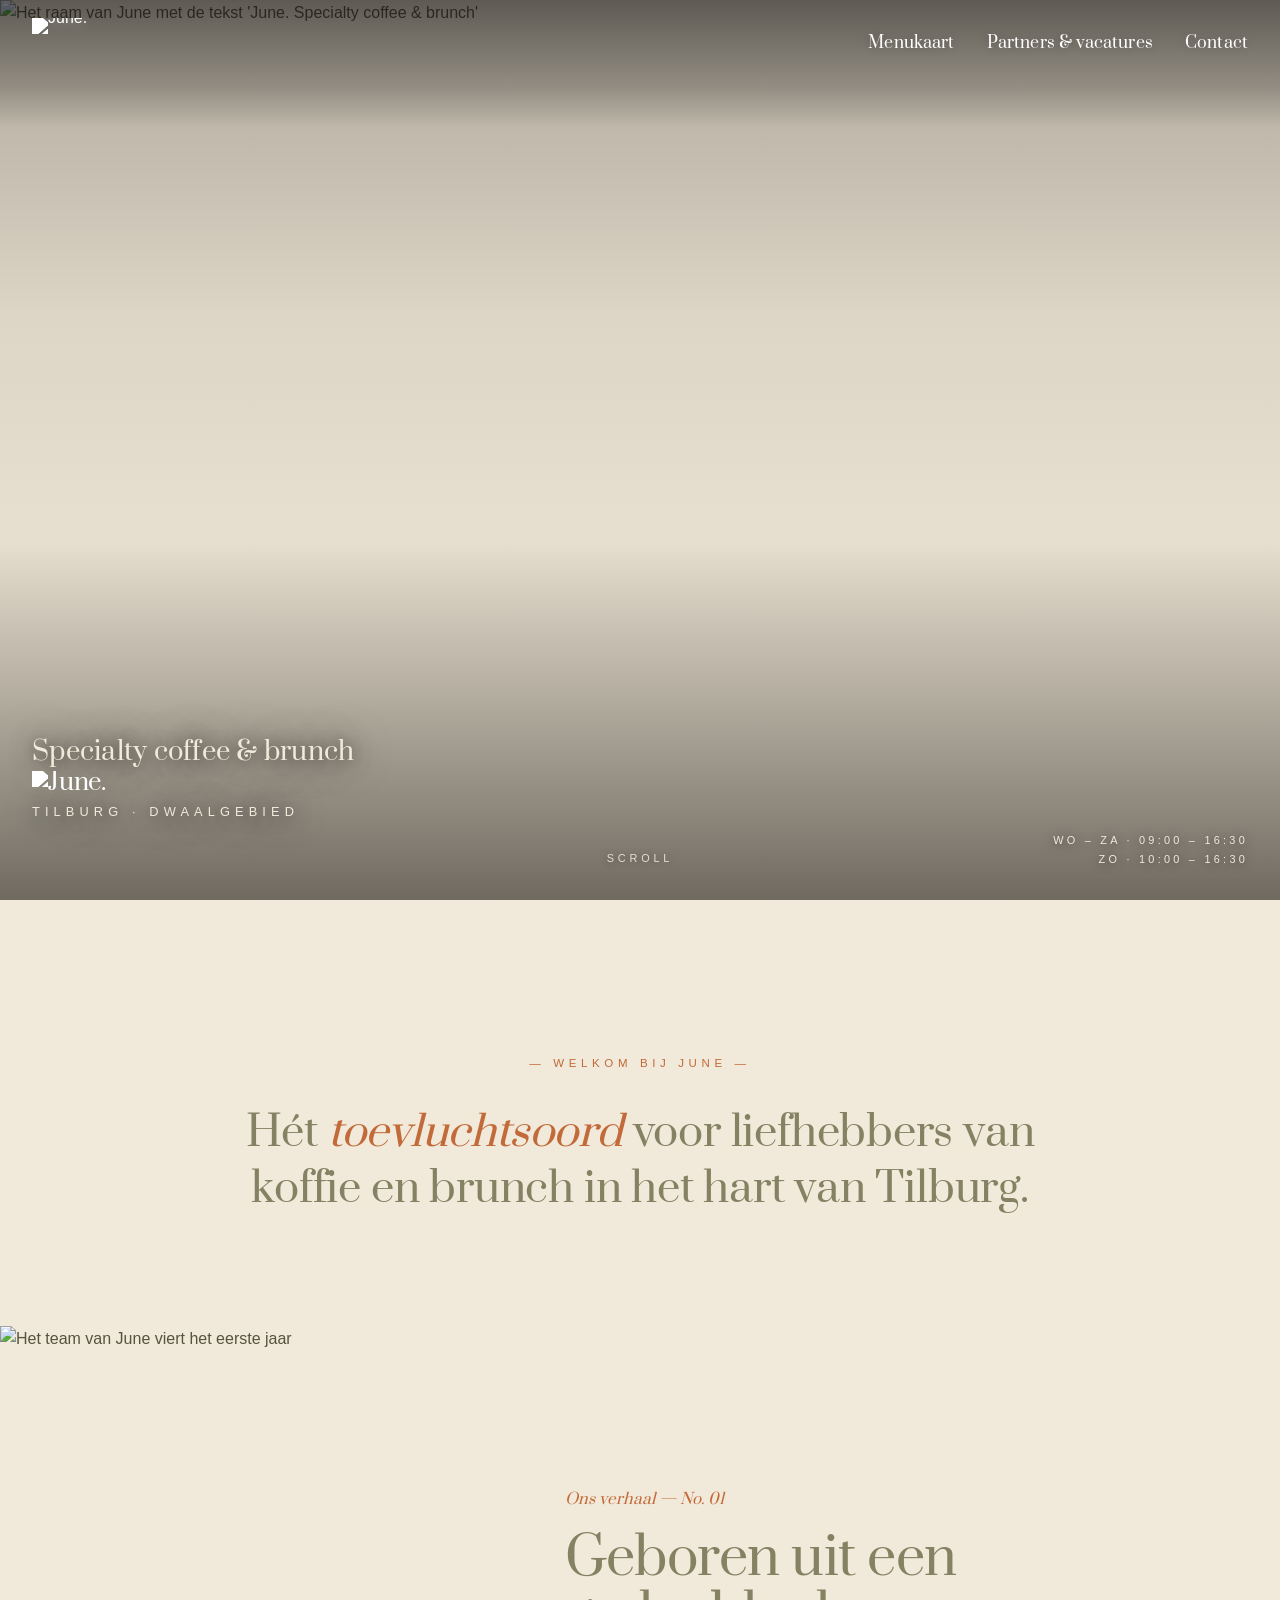
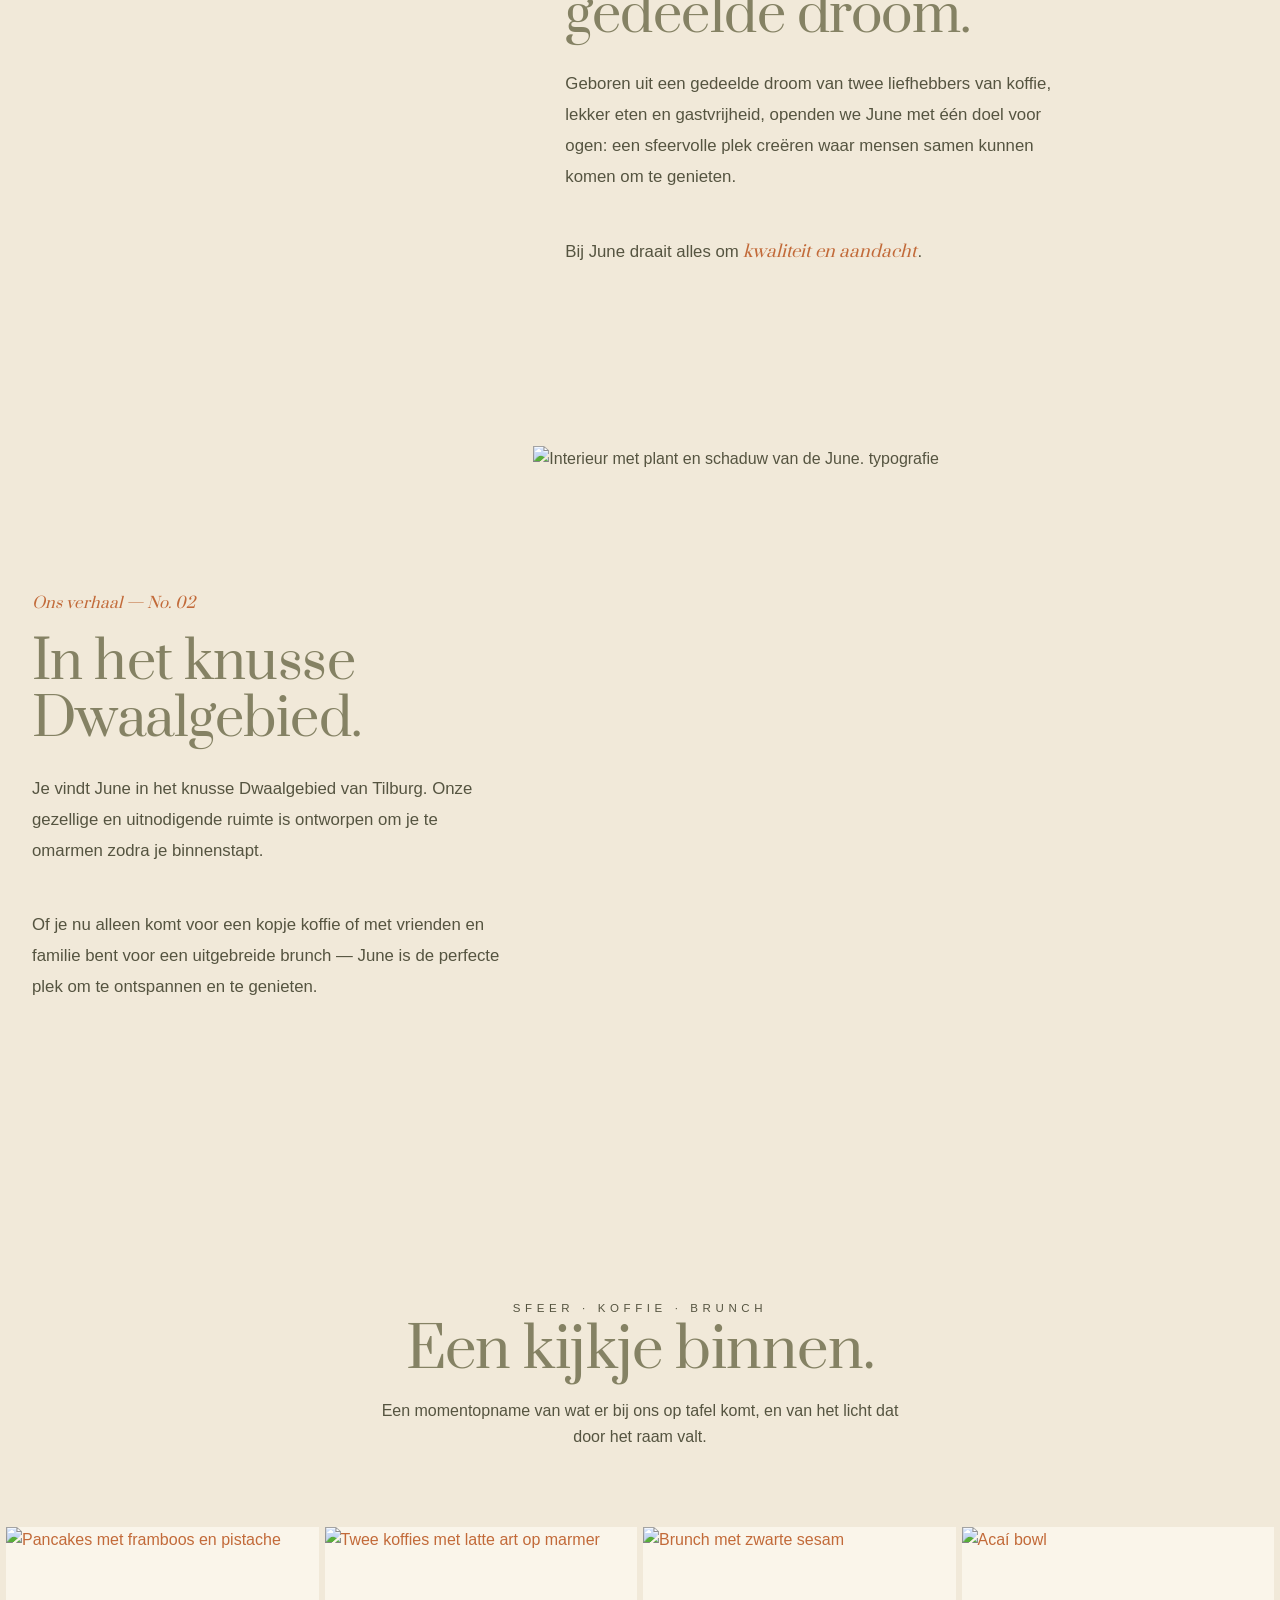
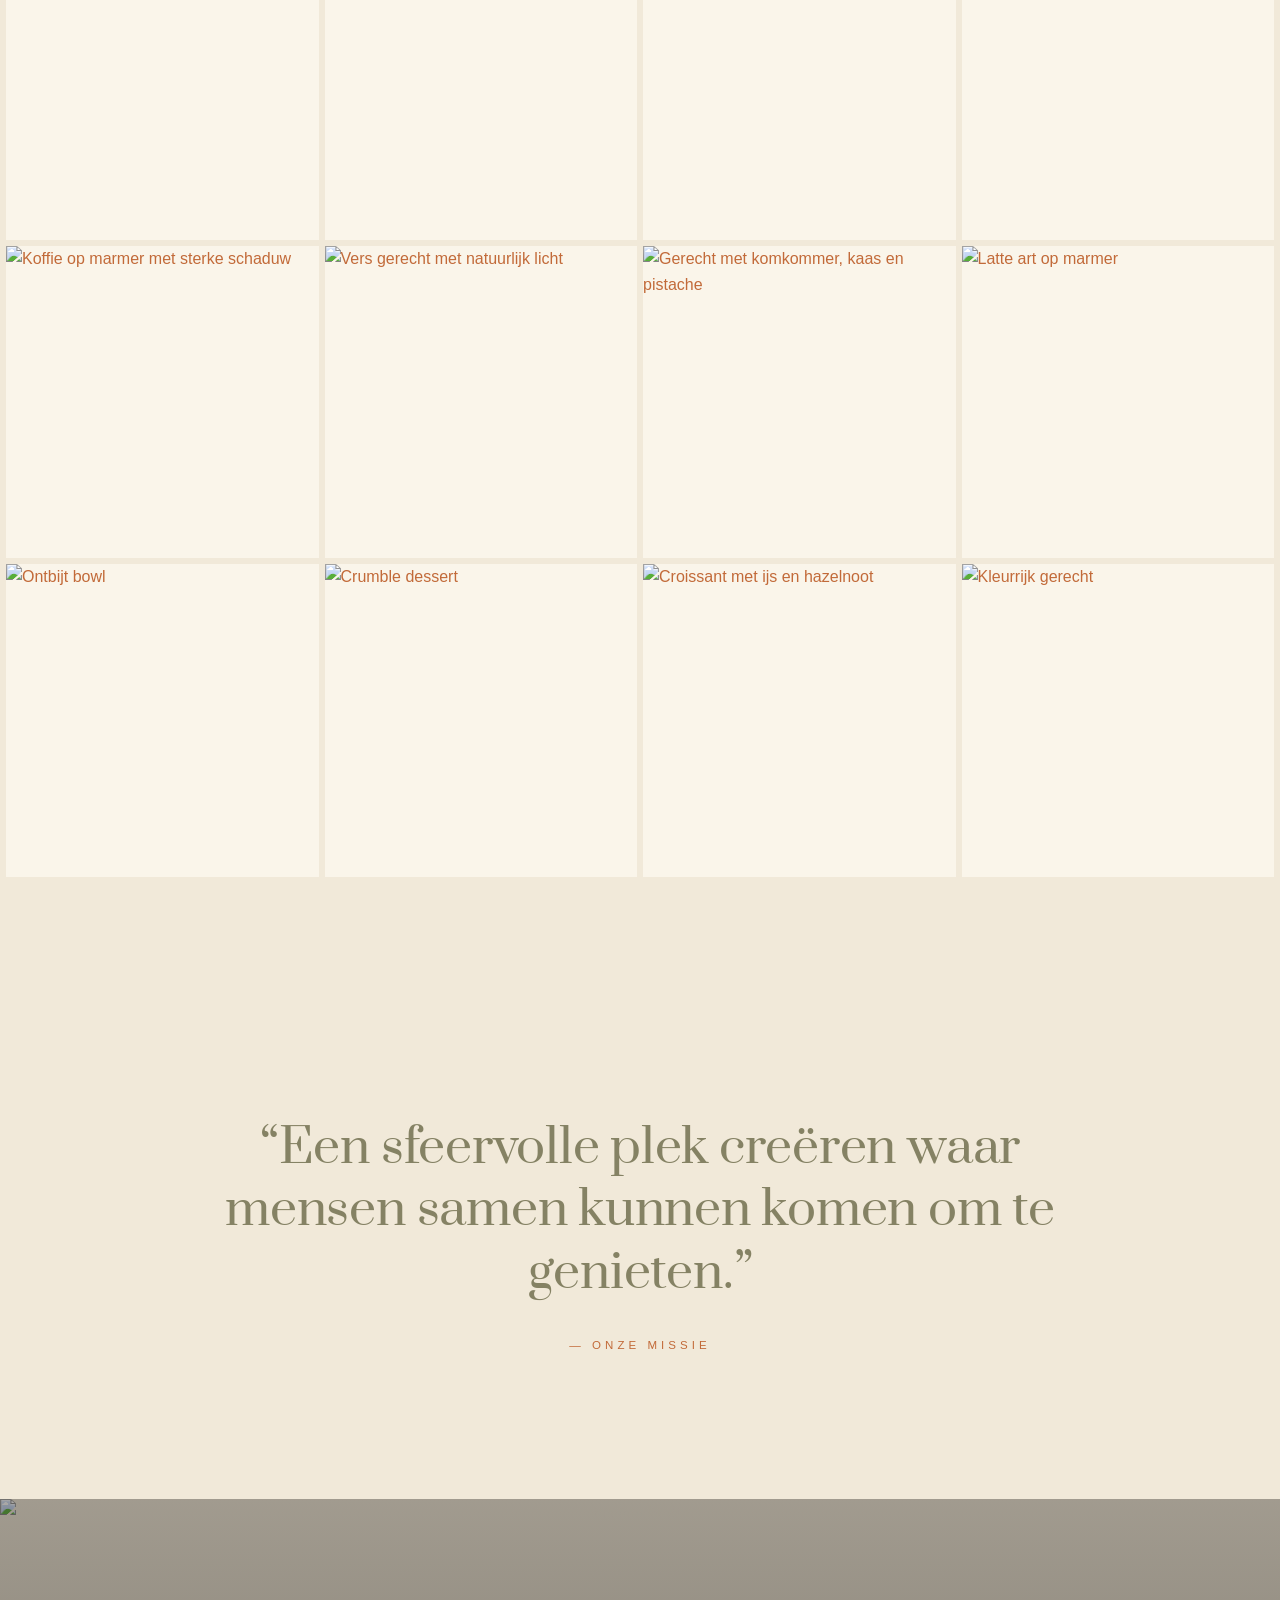
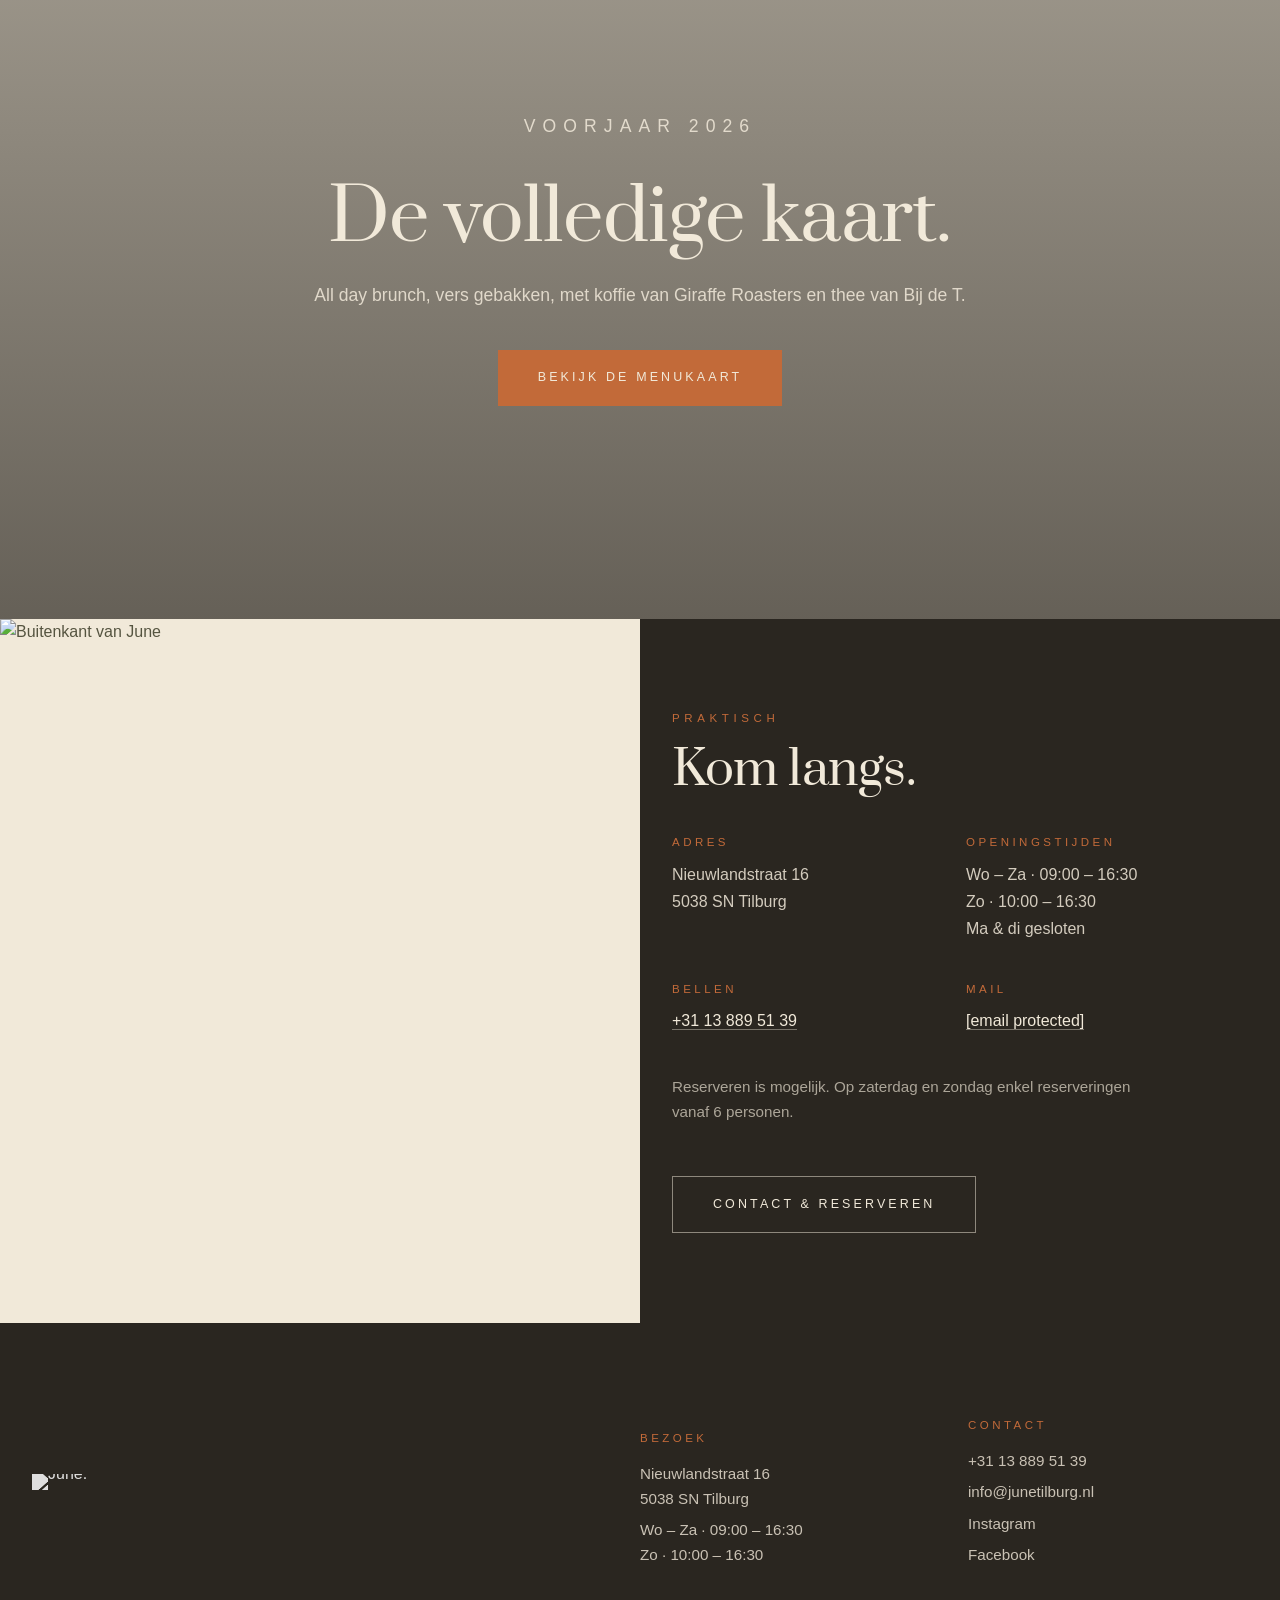
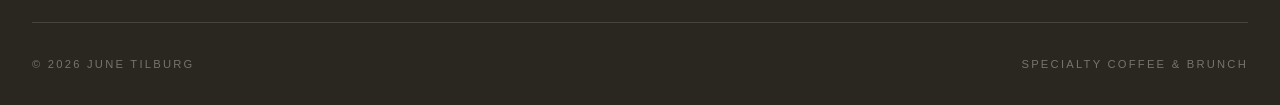
==== index.html @ ec3ae3ca "Add files via upload" ====
<!DOCTYPE html>
<html lang="nl">
<head>
<meta charset="UTF-8">
<meta name="viewport" content="width=device-width, initial-scale=1.0">
<title>June. — Specialty coffee &amp; brunch, Tilburg</title>
<meta name="description" content="Hét toevluchtsoord voor liefhebbers van koffie en brunch in het hart van Tilburg.">
<link rel="preconnect" href="https://fonts.googleapis.com">
<link rel="preconnect" href="https://fonts.gstatic.com" crossorigin>
<link href="https://fonts.googleapis.com/css2?family=Prata&display=swap" rel="stylesheet">
<link rel="stylesheet" href="styles/site.css">
<style>
  /* ----------- Home: full-screen hero ----------- */
  .home-hero {
    position: relative;
    height: 100vh;
    min-height: 600px;
    width: 100%;
    overflow: hidden;
  }
  .home-hero img {
    width: 100%; height: 100%;
    object-fit: cover;
    object-position: center 55%;
  }
  .home-hero::after {
    content: '';
    position: absolute; inset: 0;
    background: linear-gradient(180deg,
      rgba(42,38,32,0.35) 0%,
      rgba(42,38,32,0.10) 35%,
      rgba(42,38,32,0.05) 60%,
      rgba(42,38,32,0.65) 100%);
  }
  .home-hero__content {
    position: absolute;
    inset: 0;
    z-index: 2;
    display: flex;
    flex-direction: column;
    justify-content: flex-end;
    padding: 0 2rem 8vh;
    color: var(--bg);
  }
  .home-hero__eyebrow {
    font-size: .8rem;
    letter-spacing: 0.4em;
    text-transform: uppercase;
    margin-bottom: 0;
    opacity: 1;
    text-shadow: 0 1px 18px rgba(0,0,0,0.75), 0 0 40px rgba(0,0,0,0.5);
  }
  .home-hero__title {
    margin: -4vw 0 -5vw;
    line-height: 1;
  }
  .home-hero__title img {
    display: block;
    width: clamp(180px, 30vw, 460px);
    height: auto;
    filter: brightness(0) invert(1);
  }
  .home-hero__sub {
    margin-top: 0;
    font-family: 'Prata', Georgia, serif;
    font-size: clamp(1.1rem, 2vw, 1.6rem);
    color: var(--bg);
    opacity: 1;
    letter-spacing: 0.01em;
    text-shadow: 0 1px 18px rgba(0,0,0,0.75), 0 0 40px rgba(0,0,0,0.5);
  }
  .home-hero__meta {
    position: absolute;
    bottom: 2rem;
    right: 2rem;
    z-index: 3;
    font-size: .68rem;
    letter-spacing: 0.3em;
    text-transform: uppercase;
    color: var(--bg);
    opacity: 1;
    text-align: right;
    line-height: 1.7;
    text-shadow: 0 1px 10px rgba(0,0,0,0.5);
  }
  .scroll-cue {
    position: absolute;
    bottom: 2rem;
    left: 50%;
    transform: translateX(-50%);
    z-index: 3;
    font-size: .68rem;
    letter-spacing: 0.35em;
    text-transform: uppercase;
    color: var(--bg);
    opacity: .9;
    display: none;
    text-shadow: 0 1px 10px rgba(0,0,0,0.5);
  }
  @media (min-width: 880px) {
    .scroll-cue { display: block; }
    .home-hero__content { padding-bottom: 12vh; }
  }
  @media (max-width: 600px) {
    .home-hero__meta { display: none; }
  }

  /* ----------- Welkom (intro / over ons) ----------- */
  .welkom {
    padding: clamp(6rem, 12vw, 10rem) 2rem clamp(3rem, 6vw, 5rem);
    max-width: 900px;
    margin: 0 auto;
    text-align: center;
  }
  .welkom .quote {
    font-family: 'Prata', Georgia, serif;
    font-size: clamp(1.6rem, 3.5vw, 2.6rem);
    color: var(--accent);
    line-height: 1.35;
    margin: 0 0 2rem;
    letter-spacing: -0.005em;
  }
  .welkom .quote em { font-style: italic; color: var(--warm); }
  .welkom .signature {
    font-size: .72rem;
    letter-spacing: 0.4em;
    text-transform: uppercase;
    color: var(--warm);
  }

  /* ----------- Over ons — two stacked editorial blocks ----------- */
  .over {
    display: grid;
    grid-template-columns: 1fr;
    gap: 0;
    align-items: stretch;
    background: var(--bg);
  }
  @media (min-width: 900px) {
    .over { grid-template-columns: 5fr 7fr; min-height: 80vh; }
    .over--reverse > div:first-child { order: 2; }
  }
  .over__image { position: relative; overflow: hidden; min-height: 60vh; }
  .over__image img { width: 100%; height: 100%; object-fit: cover; }
  .over__text {
    padding: clamp(3rem, 7vw, 6rem) 2rem;
    display: flex;
    flex-direction: column;
    justify-content: center;
    max-width: 640px;
  }
  .over__text .num {
    font-family: 'Prata', Georgia, serif;
    font-style: italic;
    color: var(--warm);
    font-size: .95rem;
    margin-bottom: 1rem;
  }
  .over__text h2 {
    font-size: clamp(2rem, 4.5vw, 3.25rem);
    margin-bottom: 1.5rem;
  }
  .over__text p {
    font-size: 1.05rem;
    line-height: 1.85;
    max-width: 500px;
  }

  /* ----------- Gallery ----------- */
  .gallery-section {
    padding: clamp(5rem, 10vw, 8rem) 0 clamp(4rem, 8vw, 6rem);
  }
  .gallery-section__head {
    max-width: 900px;
    margin: 0 auto clamp(3rem, 6vw, 5rem);
    padding: 0 2rem;
    text-align: center;
  }
  .gallery-section__head .cat-label { display: inline-block; }
  .gallery-section__head h2 { font-size: clamp(2rem, 5vw, 3.5rem); margin-bottom: 1rem; }
  .gallery-section__head p { color: var(--text); max-width: 540px; margin: 0 auto; }

  .gallery-grid {
    display: grid;
    grid-auto-flow: dense;
    grid-template-columns: repeat(2, 1fr);
    gap: 4px;
    padding: 0 4px;
    max-width: 1600px;
    margin: 0 auto;
  }
  @media (min-width: 700px) {
    .gallery-grid { grid-template-columns: repeat(3, 1fr); gap: 6px; padding: 0 6px; }
  }
  @media (min-width: 1100px) {
    .gallery-grid { grid-template-columns: repeat(4, 1fr); }
  }
  .g-cell { position: relative; overflow: hidden; aspect-ratio: 1 / 1; background: var(--cream); }
  .g-cell img {
    width: 100%; height: 100%;
    object-fit: cover;
    transition: transform .9s ease;
  }
  .g-cell:hover img { transform: scale(1.04); }
  /* Span variants for visual rhythm */
  .g-cell.tall { aspect-ratio: 1 / 1.4; }
  .g-cell.wide { aspect-ratio: 1.4 / 1; }
  @media (min-width: 700px) {
    .g-cell.tall { grid-row: span 2; aspect-ratio: auto; }
    .g-cell.wide { grid-column: span 2; aspect-ratio: auto; }
  }

  /* ----------- Quote / pull ----------- */
  .pull-quote {
    padding: clamp(6rem, 12vw, 9rem) 2rem;
    text-align: center;
    background: var(--bg);
  }
  .pull-quote blockquote {
    max-width: 880px;
    margin: 0 auto;
    font-family: 'Prata', Georgia, serif;
    font-size: clamp(1.8rem, 4vw, 3rem);
    color: var(--accent);
    line-height: 1.3;
    letter-spacing: -0.005em;
  }
  .pull-quote cite {
    display: block;
    margin-top: 2rem;
    font-style: normal;
    font-family: Arial, Helvetica, sans-serif;
    font-size: .72rem;
    letter-spacing: 0.35em;
    text-transform: uppercase;
    color: var(--warm);
  }

  /* ----------- Bezoek (visit) info strip ----------- */
  .bezoek {
    display: grid;
    grid-template-columns: 1fr;
    gap: 0;
  }
  @media (min-width: 900px) {
    .bezoek { grid-template-columns: 1fr 1fr; min-height: 70vh; }
  }
  .bezoek__image { min-height: 50vh; position: relative; }
  .bezoek__image img { width: 100%; height: 100%; object-fit: cover; }
  .bezoek__info {
    background: var(--dark);
    color: var(--bg);
    padding: clamp(3rem, 7vw, 6rem) 2rem;
    display: flex;
    flex-direction: column;
    justify-content: center;
  }
  .bezoek__info .cat-label { color: var(--warm); }
  .bezoek__info h2 { color: var(--bg); font-size: clamp(2rem, 4.5vw, 3rem); margin-bottom: 2.5rem; }
  .bezoek__grid {
    display: grid;
    grid-template-columns: 1fr;
    gap: 2rem;
    max-width: 540px;
  }
  @media (min-width: 600px) {
    .bezoek__grid { grid-template-columns: 1fr 1fr; gap: 2.5rem 3rem; }
  }
  .bezoek__grid h4 {
    color: var(--warm);
    font-family: Arial, sans-serif;
    font-size: .72rem;
    letter-spacing: 0.3em;
    text-transform: uppercase;
    margin-bottom: .75rem;
  }
  .bezoek__grid p {
    color: rgba(241, 233, 217, 0.85);
    font-size: 1rem;
    margin: 0;
    line-height: 1.7;
  }
  .bezoek__grid p a { color: var(--bg); border-bottom: 1px solid rgba(241,233,217,0.4); }
  .bezoek__grid p a:hover { color: var(--warm); border-bottom-color: var(--warm); }

  /* ----------- Menu tease ----------- */
  .menu-tease {
    position: relative;
    min-height: 80vh;
    display: flex;
    align-items: center;
    justify-content: center;
    text-align: center;
    color: var(--bg);
    overflow: hidden;
    padding: clamp(5rem, 10vw, 8rem) 2rem;
  }
  .menu-tease__bg {
    position: absolute; inset: 0;
    z-index: 0;
  }
  .menu-tease__bg img {
    width: 100%; height: 100%; object-fit: cover;
  }
  .menu-tease::after {
    content: '';
    position: absolute; inset: 0;
    background: linear-gradient(180deg, rgba(42,38,32,0.4) 0%, rgba(42,38,32,0.7) 100%);
    z-index: 1;
  }
  .menu-tease__content {
    position: relative; z-index: 2;
    max-width: 700px;
  }
  .menu-tease__eyebrow {
    font-size: .72rem;
    letter-spacing: 0.4em;
    text-transform: uppercase;
    color: var(--warm);
    margin-bottom: 1.5rem;
  }
  .menu-tease h2 {
    font-size: clamp(2.5rem, 6vw, 4.5rem);
    color: var(--bg);
    margin-bottom: 1.5rem;
    line-height: 1.05;
  }
  .menu-tease p {
    color: rgba(241, 233, 217, 0.85);
    font-size: 1.1rem;
    margin-bottom: 2.5rem;
  }
</style>
</head>
<body>

<div id="site-header-slot"></div>

<main>

  <!-- ================== HERO ================== -->
  <section class="home-hero">
    <img src="assets/photos/exterior-window.jpg" alt="Het raam van June met de tekst 'June. Specialty coffee & brunch'">
    <div class="home-hero__content">
      <p class="home-hero__eyebrow">Tilburg · Dwaalgebied</p>
      <h1 class="home-hero__title"><img src="assets/logo/june_logo_transparent.png" alt="June."></h1>
      <p class="home-hero__sub">Specialty coffee &amp; brunch</p>
    </div>
    <div class="home-hero__meta">
      Wo – Za · 09:00 – 16:30<br>
      Zo · 10:00 – 16:30
    </div>
    <div class="scroll-cue">Scroll</div>
  </section>

  <!-- ================== WELKOM ================== -->
  <section class="welkom reveal">
    <p class="signature">— Welkom bij June —</p>
    <p class="quote" style="margin-top:2rem;">
      Hét <em>toevluchtsoord</em> voor liefhebbers van koffie en brunch in het hart van Tilburg.
    </p>
  </section>

  <!-- ================== OVER ONS 1 ================== -->
  <section class="over reveal">
    <div class="over__image">
      <img src="assets/photos/team-anniversary.jpg" alt="Het team van June viert het eerste jaar">
    </div>
    <div class="over__text">
      <p class="num"><em>Ons verhaal — No. 01</em></p>
      <h2>Geboren uit een gedeelde droom.</h2>
      <p>
        Geboren uit een gedeelde droom van twee liefhebbers van koffie, lekker eten
        en gastvrijheid, openden we June met één doel voor ogen: een sfeervolle
        plek creëren waar mensen samen kunnen komen om te genieten.
      </p>
      <p style="margin-top:1.5rem;">
        Bij June draait alles om <em style="color:var(--warm); font-family:'Prata',serif; font-style:italic;">kwaliteit en aandacht</em>.
      </p>
    </div>
  </section>

  <!-- ================== OVER ONS 2 ================== -->
  <section class="over over--reverse reveal">
    <div class="over__image">
      <img src="assets/photos/interior-plant.jpg" alt="Interieur met plant en schaduw van de June. typografie">
    </div>
    <div class="over__text" style="margin-left:auto;">
      <p class="num"><em>Ons verhaal — No. 02</em></p>
      <h2>In het knusse Dwaalgebied.</h2>
      <p>
        Je vindt June in het knusse Dwaalgebied van Tilburg. Onze gezellige en
        uitnodigende ruimte is ontworpen om je te omarmen zodra je binnenstapt.
      </p>
      <p style="margin-top:1.5rem;">
        Of je nu alleen komt voor een kopje koffie of met vrienden en familie
        bent voor een uitgebreide brunch — June is de perfecte plek om te
        ontspannen en te genieten.
      </p>
    </div>
  </section>

  <!-- ================== GALLERY ================== -->
  <section class="gallery-section reveal">
    <div class="gallery-section__head">
      <p class="cat-label">Sfeer · Koffie · Brunch</p>
      <h2>Een kijkje binnen.</h2>
      <p>Een momentopname van wat er bij ons op tafel komt, en van het licht dat door het raam valt.</p>
    </div>
    <div class="gallery-grid">
      <a class="g-cell" href="menu.html"><img src="assets/photos/pancakes.jpg" alt="Pancakes met framboos en pistache"></a>
      <a class="g-cell" href="menu.html"><img src="assets/photos/coffees-marble.jpg" alt="Twee koffies met latte art op marmer"></a>
      <a class="g-cell" href="menu.html"><img src="assets/photos/brunch-sesame.jpg" alt="Brunch met zwarte sesam"></a>
      <a class="g-cell" href="menu.html"><img src="assets/photos/acai-bowl.jpg" alt="Acaí bowl"></a>
      <a class="g-cell" href="menu.html"><img src="assets/photos/coffee-shadow.jpg" alt="Koffie op marmer met sterke schaduw"></a>
      <a class="g-cell" href="menu.html"><img src="assets/photos/fresh-meal.jpg" alt="Vers gerecht met natuurlijk licht"></a>
      <a class="g-cell" href="menu.html"><img src="assets/photos/cucumber-cheese.jpg" alt="Gerecht met komkommer, kaas en pistache"></a>
      <a class="g-cell" href="menu.html"><img src="assets/photos/latte-art-marble.jpg" alt="Latte art op marmer"></a>
      <a class="g-cell" href="menu.html"><img src="assets/photos/breakfast-bowl.jpg" alt="Ontbijt bowl"></a>
      <a class="g-cell" href="menu.html"><img src="assets/photos/crumble-dessert.jpg" alt="Crumble dessert"></a>
      <a class="g-cell" href="menu.html"><img src="assets/photos/croissant-icecream.jpg" alt="Croissant met ijs en hazelnoot"></a>
      <a class="g-cell" href="menu.html"><img src="assets/photos/colorful-plate.jpg" alt="Kleurrijk gerecht"></a>
    </div>
  </section>

  <!-- ================== PULL QUOTE ================== -->
  <section class="pull-quote reveal">
    <blockquote>
      “Een sfeervolle plek creëren waar mensen samen kunnen komen om te genieten.”
    </blockquote>
    <cite>— Onze missie</cite>
  </section>

  <!-- ================== MENU TEASE ================== -->
  <a href="menu.html" style="text-decoration:none; color:inherit; display:block;">
  <section class="menu-tease">
    <div class="menu-tease__bg">
      <img src="assets/photos/brunch-fresh.jpg" alt="Brunch bij June">
    </div>
    <div class="menu-tease__content">
      <p class="menu-tease__eyebrow">Voorjaar 2026</p>
      <h2>De volledige kaart.</h2>
      <p>All day brunch, vers gebakken, met koffie van Giraffe Roasters en thee van Bij de T.</p>
      <span class="btn">Bekijk de menukaart</span>
    </div>
  </section>
  </a>

  <!-- ================== BEZOEK ================== -->
  <section class="bezoek reveal">
    <div class="bezoek__image">
      <img src="assets/photos/exterior-winter.jpg" alt="Buitenkant van June">
    </div>
    <div class="bezoek__info">
      <p class="cat-label">Praktisch</p>
      <h2>Kom langs.</h2>
      <div class="bezoek__grid">
        <div>
          <h4>Adres</h4>
          <p>Nieuwlandstraat 16<br>5038 SN Tilburg</p>
        </div>
        <div>
          <h4>Openingstijden</h4>
          <p>Wo – Za · 09:00 – 16:30<br>Zo · 10:00 – 16:30<br>Ma &amp; di gesloten</p>
        </div>
        <div>
          <h4>Bellen</h4>
          <p><a href="tel:+31138895139">+31 13 889 51 39</a></p>
        </div>
        <div>
          <h4>Mail</h4>
          <p><a href="/cdn-cgi/l/email-protection#1a73747c755a706f747f6e7376786f687d347476"><span class="__cf_email__" data-cfemail="6f060109002f051a010a1b06030d1a1d08410103">[email&#160;protected]</span></a></p>
        </div>
      </div>
      <p style="margin-top:2.5rem; color: rgba(241,233,217,0.65); font-size:.95rem; max-width:480px;">
        Reserveren is mogelijk. Op zaterdag en zondag enkel reserveringen vanaf 6 personen.
      </p>
      <div style="margin-top:2rem;">
        <a class="btn btn--ghost-light" href="contact.html">Contact &amp; reserveren</a>
      </div>
    </div>
  </section>

</main>

<div id="site-footer-slot"></div>

<script data-cfasync="false" src="/cdn-cgi/scripts/5c5dd728/cloudflare-static/email-decode.min.js"></script><script src="styles/chrome.js"></script>
<script>JuneChrome.render({ active: 'home' });</script>
<script src="styles/site.js"></script>
</body>
</html>
---- styles/site.css ----
/* ==========================================================================
   June Tilburg — Site CSS
   Shared across all pages (index, menu, partners, contact)
   ========================================================================== */

:root {
  --bg:          #F1E9D9;   /* sand — page canvas */
  --text:        #555440;   /* ink — body */
  --accent:      #858264;   /* olive — headings, nav, logo */
  --warm:        #C26A39;   /* rust — CTA, accent */
  --warm-deep:   #8E441E;   /* rust hover */
  --dark:        #2A2620;   /* near-black — inverse sections, footer */
  --cream:       #FAF5EA;   /* subtle elevation */
}

*, *::before, *::after { box-sizing: border-box; }
html { scroll-behavior: smooth; }
body {
  margin: 0;
  font-family: Arial, Helvetica, sans-serif;
  background: var(--bg);
  color: var(--text);
  line-height: 1.65;
  font-size: 16px;
  -webkit-font-smoothing: antialiased;
  overflow-x: hidden;
}
img { max-width: 100%; display: block; object-fit: cover; }
h1, h2, h3, h4 {
  font-family: 'Prata', Georgia, serif;
  font-weight: 400;
  color: var(--accent);
  line-height: 1.1;
  margin: 0 0 1rem;
  letter-spacing: -0.01em;
}
p { margin: 0 0 1.2rem; }
a {
  color: var(--warm);
  text-decoration: none;
  transition: opacity .2s ease, color .2s ease;
}
a:hover { opacity: .7; }

::selection { background: var(--accent); color: var(--bg); }

/* ==========================================================================
   Site header
   ========================================================================== */

.site-header {
  position: fixed;
  top: 0; left: 0; right: 0;
  z-index: 100;
  background: transparent;
  border-bottom: 1px solid transparent;
  transition: background .3s ease, border-color .3s ease, color .3s ease;
}
.site-header::before {
  content: '';
  position: absolute;
  inset: 0;
  bottom: -40px;
  background: linear-gradient(180deg, rgba(0,0,0,0.45) 0%, rgba(0,0,0,0.20) 70%, rgba(0,0,0,0) 100%);
  pointer-events: none;
  transition: opacity .3s ease;
}
.site-header__inner {
  position: relative;
  z-index: 1;
  max-width: 1400px;
  margin: 0 auto;
  padding: 1rem 2rem;
  display: flex;
  align-items: center;
  justify-content: space-between;
  gap: 2rem;
}
.site-header.is-scrolled::before,
.has-solid-header .site-header::before { opacity: 0; }

.site-header.is-scrolled,
.has-solid-header .site-header {
  background: rgba(241, 233, 217, 0.92);
  border-bottom-color: rgba(133, 130, 100, 0.18);
  -webkit-backdrop-filter: saturate(140%) blur(8px);
  backdrop-filter: saturate(140%) blur(8px);
}

/* Pages without a hero: push content below the fixed header */
.has-solid-header { padding-top: 88px; }
@media (min-width: 880px) { .has-solid-header { padding-top: 96px; } }

/* Over-hero state (index, before scroll): white text */
.site-header:not(.is-scrolled) .site-header__logo,
.site-header:not(.is-scrolled) .site-nav a,
.site-header:not(.is-scrolled) .site-header__burger {
  color: #fff;
  text-shadow: 0 1px 12px rgba(0,0,0,0.35);
}
.has-solid-header .site-header .site-header__logo,
.has-solid-header .site-header .site-nav a,
.has-solid-header .site-header .site-header__burger,
.site-header.is-scrolled .site-header__logo,
.site-header.is-scrolled .site-nav a,
.site-header.is-scrolled .site-header__burger {
  color: var(--accent);
  text-shadow: none;
}

.site-header__logo {
  display: inline-flex;
  align-items: center;
  color: var(--accent);
  line-height: 0;
  flex-shrink: 0;
}
.site-header__logo:hover { opacity: 1; color: var(--warm); }
.site-header__logo-svg {
  height: 44px;
  width: auto;
  display: block;
  transition: filter .25s ease;
}
.site-header:not(.is-scrolled) .site-header__logo-svg {
  filter: brightness(0) invert(1);
}
.has-solid-header .site-header .site-header__logo-svg,
.site-header.is-scrolled .site-header__logo-svg {
  filter: none;
}

.site-nav { display: none; }
.site-nav ul {
  list-style: none;
  margin: 0;
  padding: 0;
  display: flex;
  gap: 2rem;
  align-items: center;
}
.site-nav a {
  font-family: 'Prata', Georgia, serif;
  font-size: 1rem;
  color: var(--accent);
  letter-spacing: 0.01em;
  padding: .5rem 0;
  border-bottom: 1px solid transparent;
  transition: color .2s ease, border-color .2s ease;
}
.site-nav a:hover { color: var(--warm); opacity: 1; }
.site-nav a[aria-current="page"] {
  color: var(--warm);
  border-bottom-color: var(--warm);
}

.site-header__burger {
  background: none;
  border: none;
  padding: .5rem;
  margin: -.5rem;
  cursor: pointer;
  display: inline-flex;
  flex-direction: column;
  gap: 5px;
  color: var(--accent);
}
.site-header__burger span {
  display: block;
  width: 24px;
  height: 1.5px;
  background: currentColor;
  transition: transform .25s ease, opacity .2s ease;
}

@media (min-width: 880px) {
  .site-nav { display: block; }
  .site-header__burger { display: none; }
  .site-header__logo-svg { height: 52px; }
  .site-header__inner { padding: 1.1rem 2rem; }
}

/* Mobile fullscreen menu */
.fullscreen-menu {
  position: fixed;
  inset: 0;
  background: var(--dark);
  color: var(--bg);
  z-index: 200;
  display: none;
  flex-direction: column;
  justify-content: center;
  align-items: center;
  padding: 2rem;
}
.fullscreen-menu.open { display: flex; }
.fullscreen-menu .close {
  position: absolute;
  top: 1.5rem;
  right: 2rem;
  background: none;
  border: none;
  color: var(--bg);
  font-size: 2rem;
  cursor: pointer;
  line-height: 1;
}
.fullscreen-menu ul { list-style: none; padding: 0; margin: 0; text-align: center; }
.fullscreen-menu li { margin: 1rem 0; }
.fullscreen-menu a {
  font-family: 'Prata', Georgia, serif;
  font-size: clamp(2rem, 7vw, 3.5rem);
  color: var(--bg);
  letter-spacing: -0.02em;
}
.fullscreen-menu a:hover { color: var(--warm); opacity: 1; }
.fullscreen-menu .fsm-footer {
  position: absolute;
  bottom: 2rem;
  left: 2rem; right: 2rem;
  display: flex;
  justify-content: space-between;
  flex-wrap: wrap;
  gap: 1rem;
  font-size: .72rem;
  letter-spacing: 0.25em;
  text-transform: uppercase;
  color: rgba(241, 233, 217, 0.5);
}

/* ==========================================================================
   Image hero (used on inner pages)
   ========================================================================== */

.image-hero {
  position: relative;
  height: 60vh;
  min-height: 400px;
  width: 100%;
  overflow: hidden;
}
.image-hero img { width: 100%; height: 100%; object-fit: cover; }
.image-hero::after {
  content: '';
  position: absolute;
  inset: 0;
  background: linear-gradient(180deg, rgba(42,38,32,0.3) 0%, rgba(42,38,32,0) 50%, rgba(42,38,32,0.6) 100%);
}
.image-hero-text {
  position: absolute;
  bottom: 5vh;
  left: 2rem;
  right: 2rem;
  z-index: 2;
  color: var(--bg);
}
.image-hero-text .small {
  font-size: .72rem;
  letter-spacing: 0.4em;
  text-transform: uppercase;
  margin-bottom: 1rem;
  opacity: .85;
}
.image-hero-text h1 {
  font-family: 'Prata', Georgia, serif;
  font-size: clamp(3rem, 9vw, 6.5rem);
  color: var(--bg);
  margin: 0;
  letter-spacing: -0.02em;
  line-height: 1;
}

/* ==========================================================================
   Editorial section primitives
   ========================================================================== */

.section {
  padding: clamp(4rem, 8vw, 7rem) 2rem;
  max-width: 1200px;
  margin: 0 auto;
}
.section--narrow { max-width: 800px; }
.section--wide   { max-width: 1400px; }
.section--full   { max-width: none; padding-left: 0; padding-right: 0; }
.section.dark { background: var(--dark); color: var(--bg); max-width: none; }
.section.dark .section__inner { max-width: 1200px; margin: 0 auto; padding: 0 2rem; }
.section.dark h1, .section.dark h2, .section.dark h3 { color: var(--bg); }

.cat-label {
  font-size: .72rem;
  letter-spacing: 0.4em;
  text-transform: uppercase;
  color: var(--warm);
  margin-bottom: 1rem;
}
.cat-heading {
  font-size: clamp(2rem, 5vw, 3.5rem);
  margin-bottom: 2rem;
}
.lede {
  font-size: clamp(1.05rem, 1.4vw, 1.25rem);
  line-height: 1.75;
  max-width: 580px;
}

/* Feature pair: 50/50 image + text */
.feature-dish {
  display: grid;
  grid-template-columns: 1fr;
  gap: 0;
  min-height: 70vh;
}
@media (min-width: 900px) { .feature-dish { grid-template-columns: 1fr 1fr; } }
.feature-dish.reverse > div:first-child { order: 2; }
@media (max-width: 899px) { .feature-dish.reverse > div:first-child { order: 0; } }
.feature-dish img { width: 100%; height: 100%; min-height: 50vh; object-fit: cover; }
.feature-dish .text {
  padding: clamp(3rem, 7vw, 6rem) 2rem;
  display: flex;
  flex-direction: column;
  justify-content: center;
  background: var(--bg);
}
.feature-dish .text .num {
  font-family: 'Prata', Georgia, serif;
  font-style: italic;
  color: var(--warm);
  font-size: 1rem;
  margin-bottom: 1rem;
}
.feature-dish .text h3 {
  font-size: clamp(1.8rem, 4vw, 3rem);
  margin-bottom: .5rem;
}
.feature-dish .text .price-large {
  font-family: 'Prata', Georgia, serif;
  color: var(--warm);
  font-size: 1.5rem;
  margin-bottom: 1.5rem;
}
.feature-dish .text .desc-large {
  font-size: 1.05rem;
  max-width: 450px;
}

/* Dark CTA block */
.dark-cta {
  background: var(--dark);
  color: var(--bg);
  padding: clamp(5rem, 10vw, 8rem) 2rem;
  text-align: center;
}
.dark-cta .container { max-width: 800px; margin: 0 auto; }
.dark-cta .eyebrow {
  font-size: .72rem;
  letter-spacing: 0.35em;
  text-transform: uppercase;
  color: var(--warm);
  margin-bottom: 1.5rem;
}
.dark-cta h2 {
  font-size: clamp(2.5rem, 6vw, 4.5rem);
  color: var(--bg);
  margin-bottom: 1.5rem;
  line-height: 1.1;
}
.dark-cta p {
  color: rgba(241, 233, 217, 0.75);
  font-size: 1.1rem;
  max-width: 550px;
  margin: 0 auto 2.5rem;
}

/* Button */
.btn {
  display: inline-block;
  background: var(--warm);
  color: var(--bg);
  padding: 1.1rem 2.5rem;
  font-size: .78rem;
  letter-spacing: 0.25em;
  text-transform: uppercase;
  font-family: Arial, Helvetica, sans-serif;
  transition: background .25s ease;
  border: none;
  cursor: pointer;
}
.btn:hover { background: var(--warm-deep); opacity: 1; color: var(--bg); }
.btn--ghost {
  background: transparent;
  color: var(--accent);
  border: 1px solid var(--accent);
}
.btn--ghost:hover { background: var(--accent); color: var(--bg); }
.btn--ghost-light {
  background: transparent;
  color: var(--bg);
  border: 1px solid rgba(241, 233, 217, 0.5);
}
.btn--ghost-light:hover { background: var(--bg); color: var(--dark); }

/* ==========================================================================
   Footer
   ========================================================================== */

footer.site-footer {
  background: var(--dark);
  color: var(--bg);
  padding: clamp(4rem, 8vw, 6rem) 2rem 2rem;
}
.footer-top {
  max-width: 1400px;
  margin: 0 auto;
  display: grid;
  grid-template-columns: 1fr;
  gap: 3rem;
  align-items: end;
  padding-bottom: 3rem;
  border-bottom: 1px solid rgba(241, 233, 217, 0.15);
}
@media (min-width: 800px) { .footer-top { grid-template-columns: 2fr 1fr 1fr; } }
.footer-mark { display: inline-flex; align-items: center; line-height: 0; }
.footer-mark__svg {
  height: clamp(60px, 10vw, 100px);
  width: auto;
  display: block;
  filter: brightness(0) invert(1) opacity(0.85);
}
.footer-col h4 {
  font-size: .72rem;
  letter-spacing: 0.3em;
  text-transform: uppercase;
  color: var(--warm);
  font-family: Arial, sans-serif;
  margin-bottom: 1rem;
}
.footer-col p, .footer-col a {
  font-size: .95rem;
  color: rgba(241, 233, 217, 0.8);
  display: block;
  margin-bottom: .4rem;
}
.footer-col a:hover { color: var(--warm); opacity: 1; }
.footer-bottom {
  max-width: 1400px;
  margin: 2rem auto 0;
  display: flex;
  justify-content: space-between;
  flex-wrap: wrap;
  gap: 1rem;
  font-size: .7rem;
  letter-spacing: 0.2em;
  text-transform: uppercase;
  color: rgba(241, 233, 217, 0.4);
}

/* ==========================================================================
   Utilities
   ========================================================================== */

.reveal { opacity: 0; transform: translateY(12px); transition: opacity .8s ease, transform .8s ease; }
.reveal.is-in { opacity: 1; transform: none; }
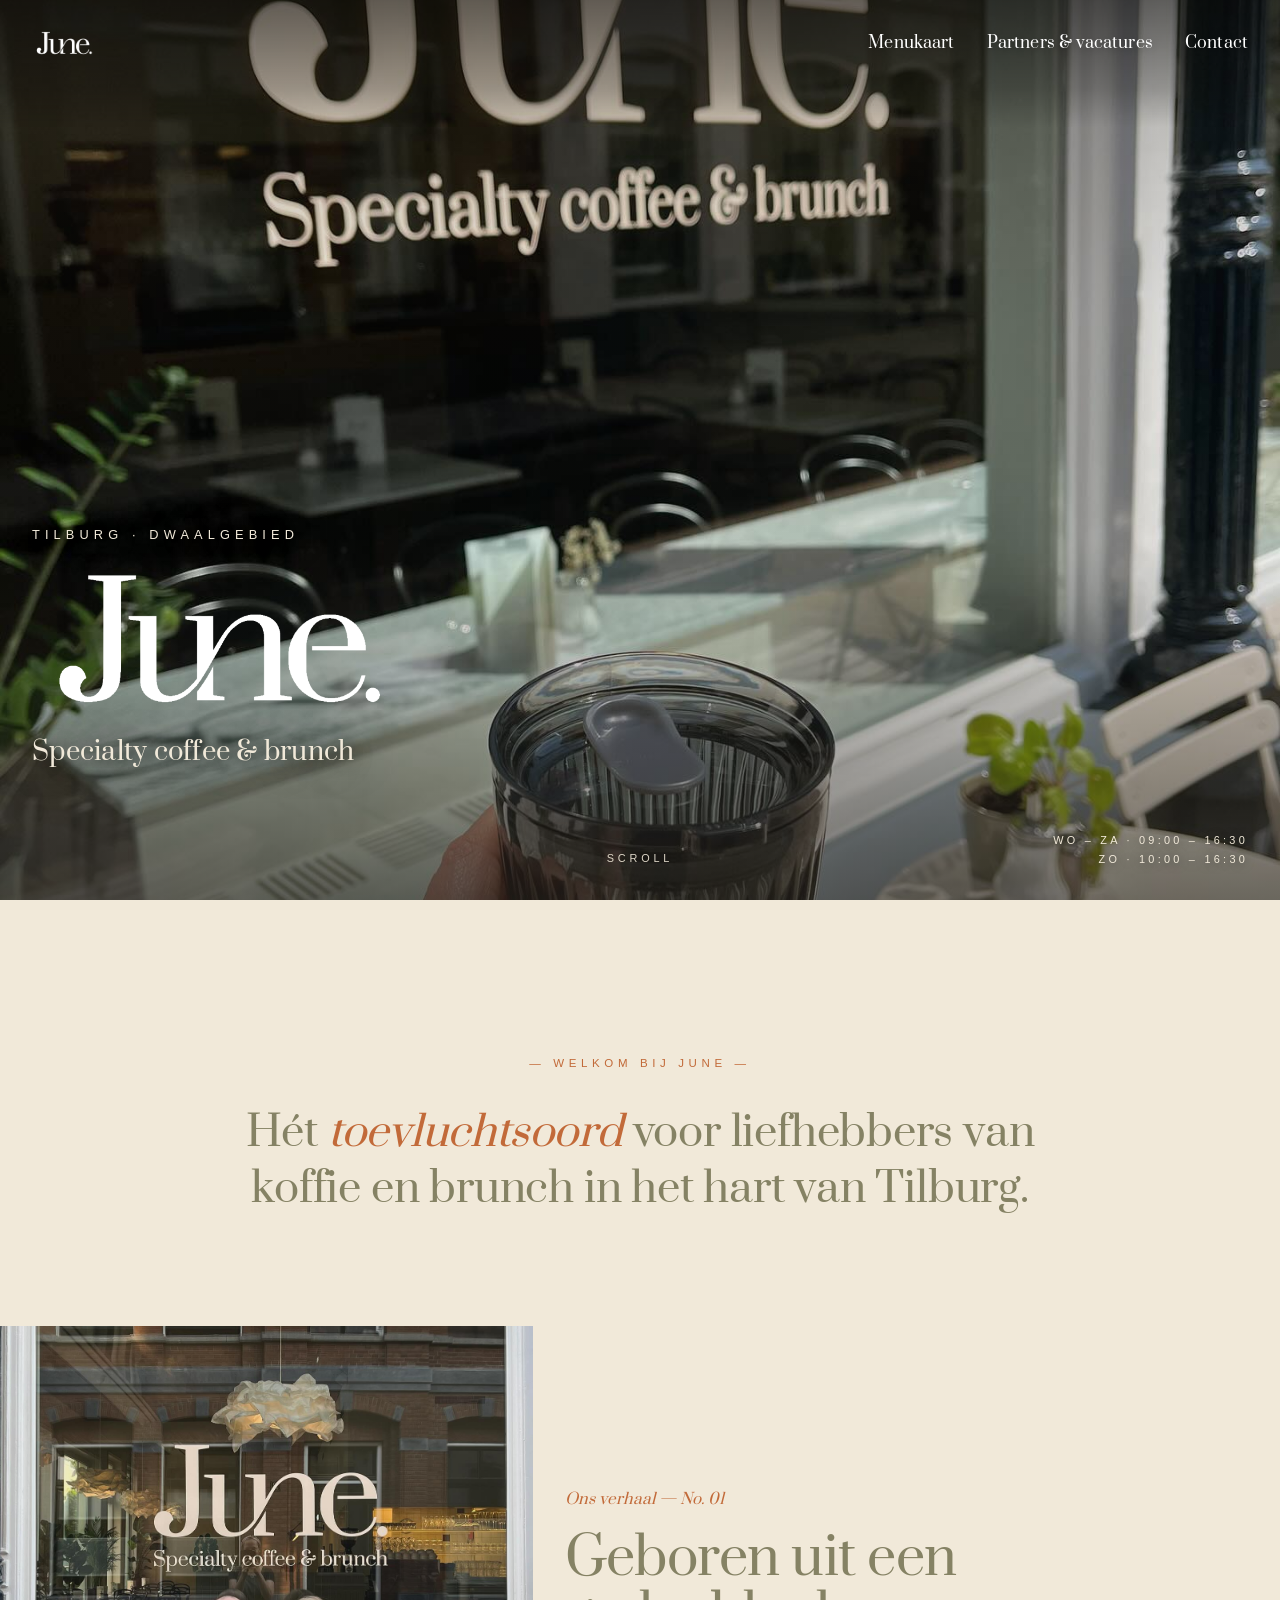
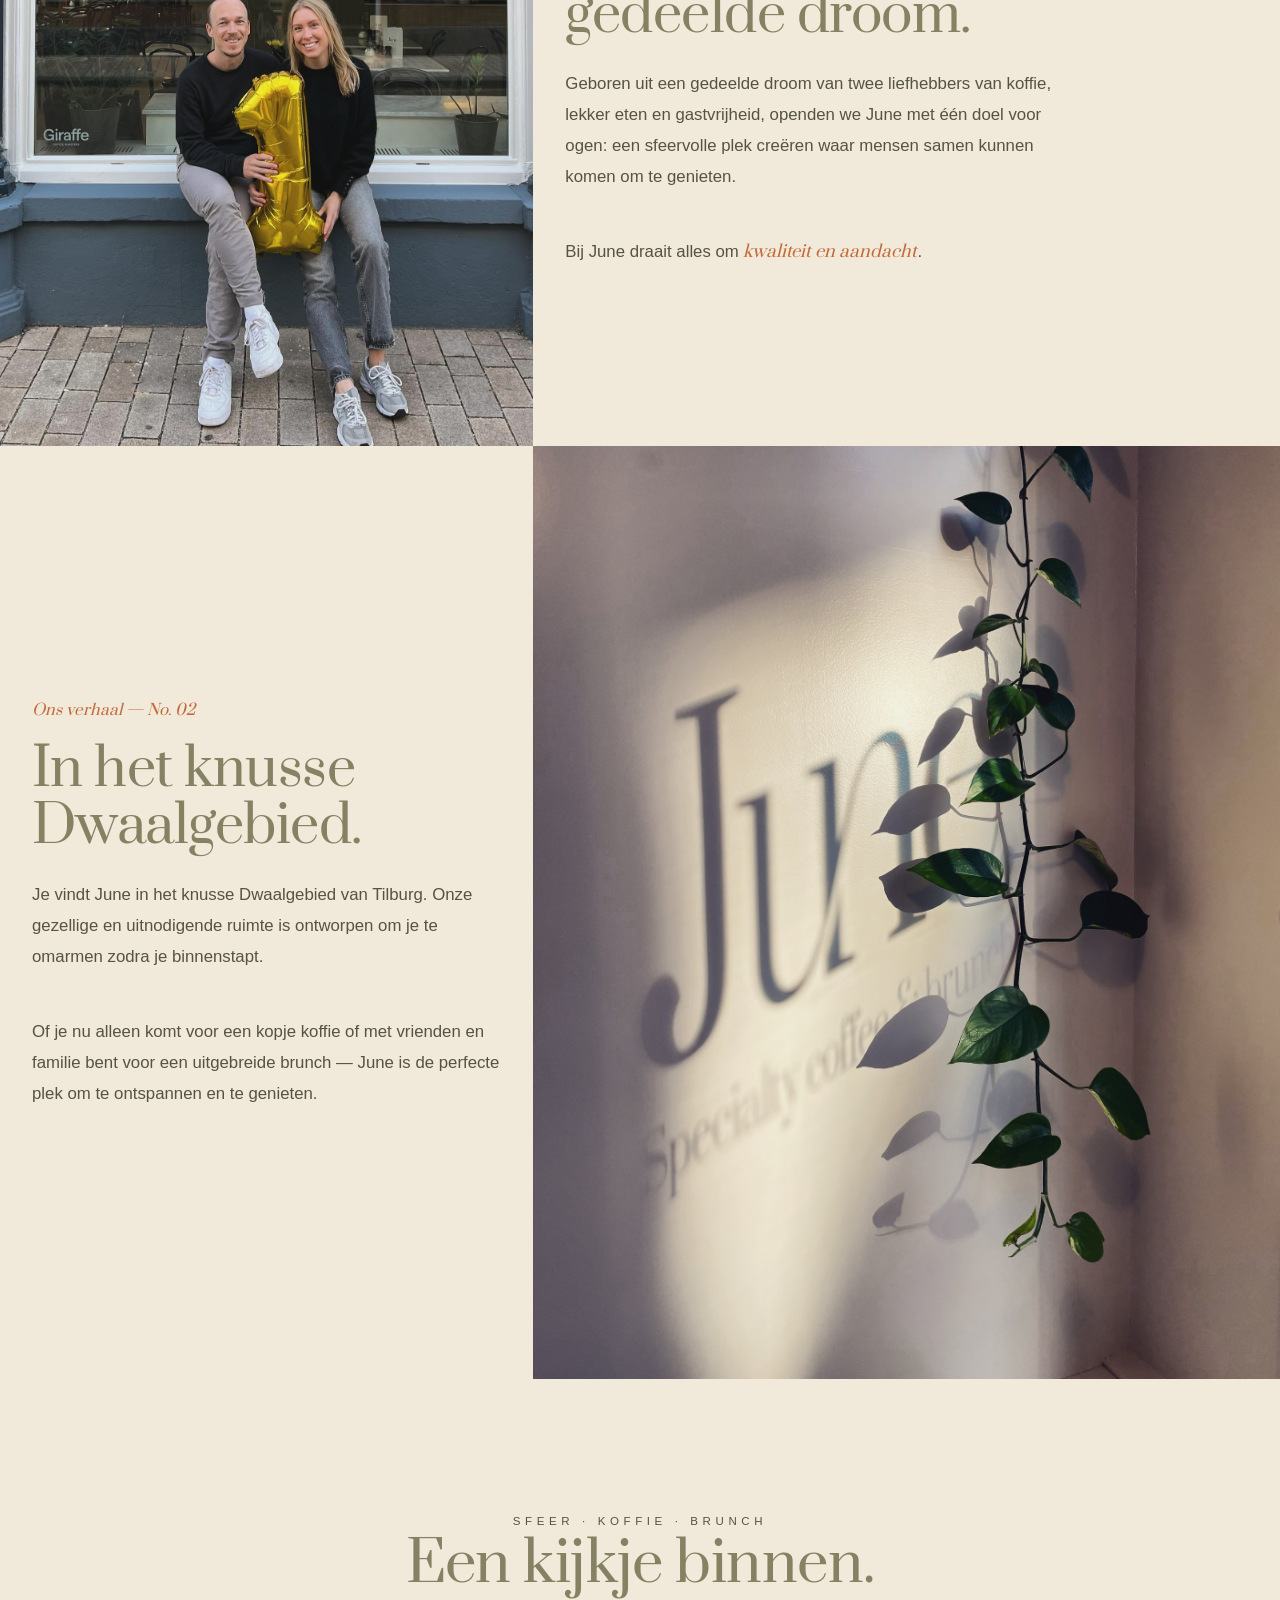
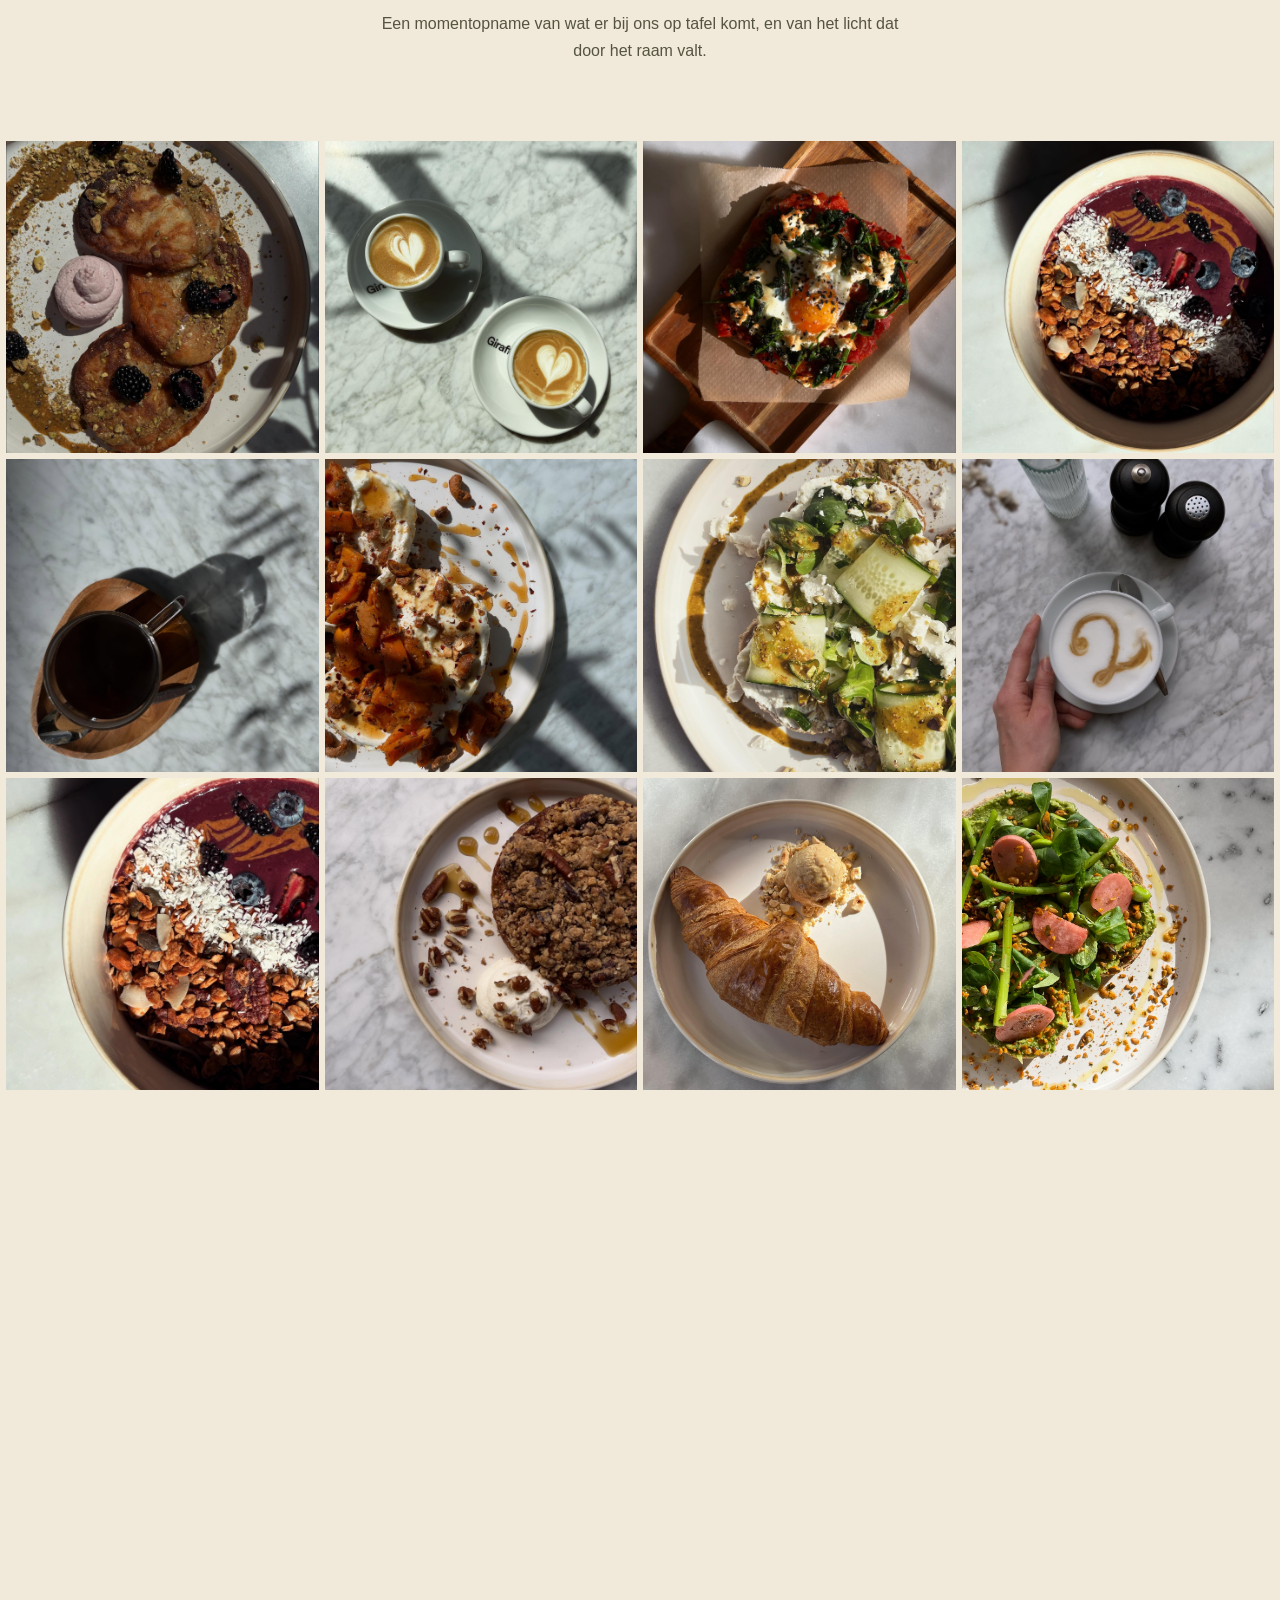
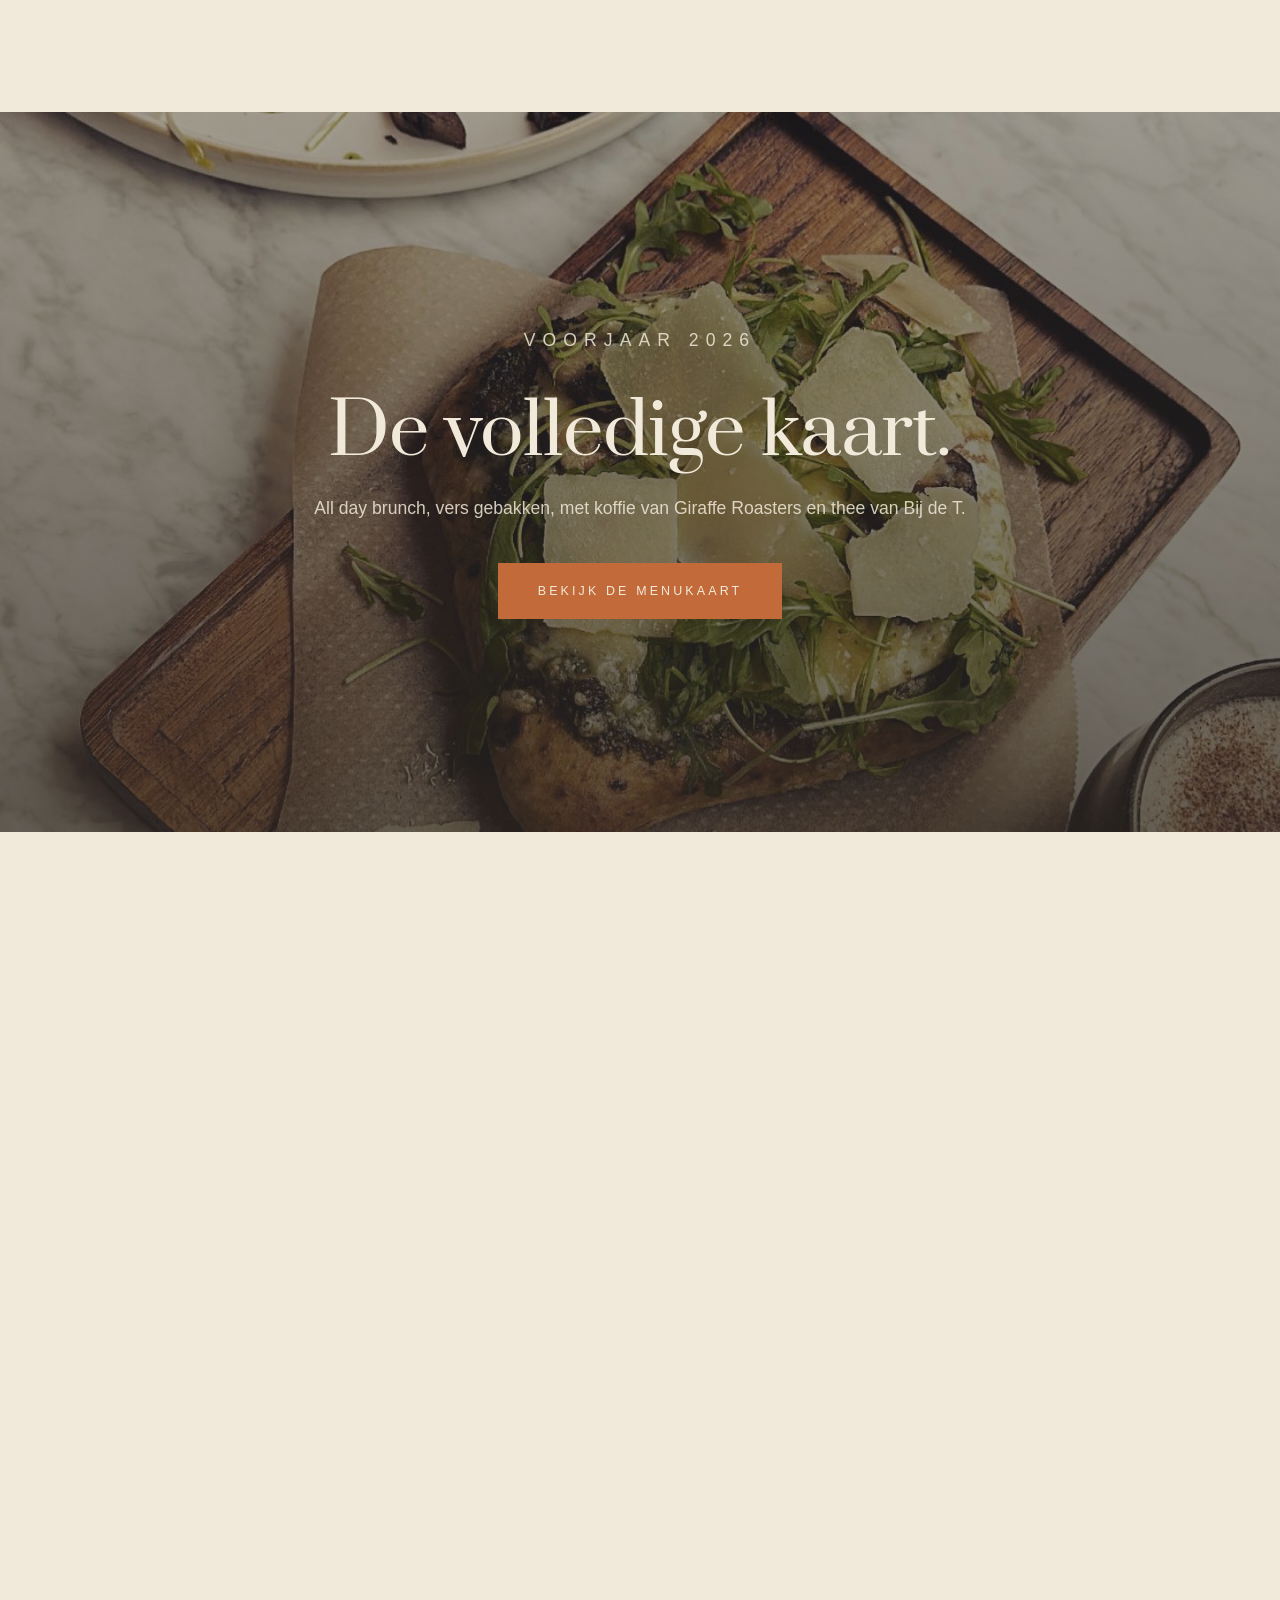
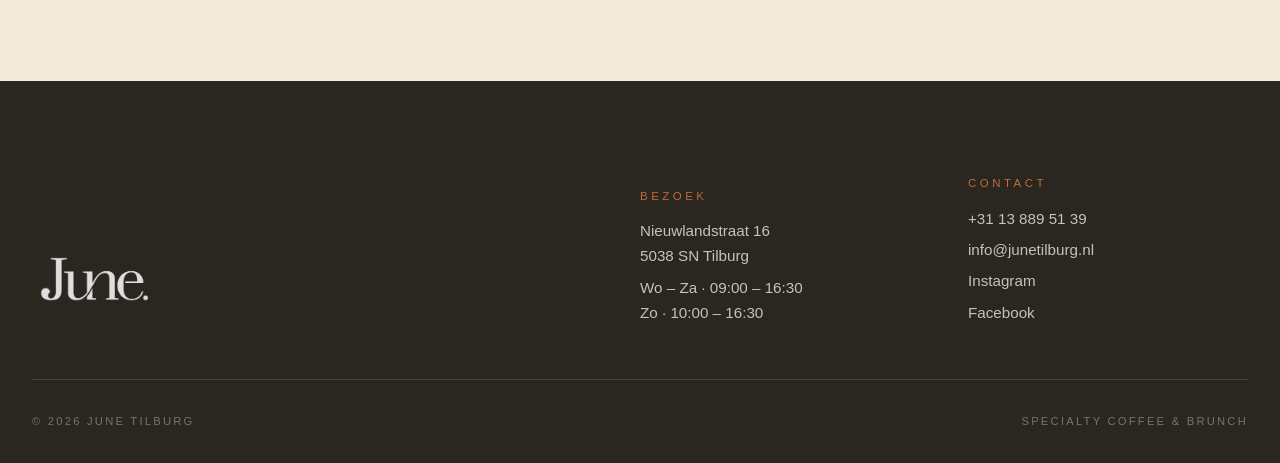
==== commit b71cd410: "Add files via upload" ====
--- a/index.html
+++ b/index.html
@@ -432,7 +432,6 @@
   </section>
 
   <!-- ================== MENU TEASE ================== -->
-  <a href="menu.html" style="text-decoration:none; color:inherit; display:block;">
   <section class="menu-tease">
     <div class="menu-tease__bg">
       <img src="assets/photos/brunch-fresh.jpg" alt="Brunch bij June">
@@ -441,10 +440,9 @@
       <p class="menu-tease__eyebrow">Voorjaar 2026</p>
       <h2>De volledige kaart.</h2>
       <p>All day brunch, vers gebakken, met koffie van Giraffe Roasters en thee van Bij de T.</p>
-      <span class="btn">Bekijk de menukaart</span>
-    </div>
-  </section>
-  </a>
+      <a class="btn" href="menu.html">Bekijk de menukaart</a>
+    </div>
+  </section>
 
   <!-- ================== BEZOEK ================== -->
   <section class="bezoek reveal">
--- a/styles/site.css
+++ b/styles/site.css
@@ -460,3 +460,85 @@
 
 .reveal { opacity: 0; transform: translateY(12px); transition: opacity .8s ease, transform .8s ease; }
 .reveal.is-in { opacity: 1; transform: none; }
+
+/* ==========================================================================
+   Mobile fixes
+   ========================================================================== */
+
+@media (max-width: 899px) {
+  /* Over ons — stack cleanly, full width text */
+  .over__text {
+    padding: clamp(2.5rem, 7vw, 4rem) 1.5rem;
+    max-width: 100%;
+  }
+  .over__text h2 { font-size: clamp(1.8rem, 6vw, 2.5rem); }
+  .over__text p { font-size: 1rem; max-width: 100%; }
+
+  /* Feature dish — remove min-height that causes huge image blocks */
+  .feature-dish { min-height: unset; }
+  .feature-dish img { min-height: 55vw; }
+  .feature-dish .text { padding: 2rem 1.5rem; }
+
+  /* Pull quote — reduce massive padding */
+  .pull-quote { padding: clamp(3rem, 8vw, 5rem) 1.5rem; }
+  .pull-quote blockquote { font-size: clamp(1.4rem, 5vw, 2rem); }
+
+  /* Bezoek info — tighter padding */
+  .bezoek__info { padding: 2.5rem 1.5rem; }
+  .bezoek__grid { gap: 1.5rem; }
+
+  /* Dark CTA — tighter */
+  .dark-cta { padding: clamp(3rem, 8vw, 5rem) 1.5rem; }
+  .dark-cta h2 { font-size: clamp(2rem, 7vw, 3rem); }
+
+  /* Image hero text size */
+  .image-hero-text h1 { font-size: clamp(2.5rem, 10vw, 4rem); }
+
+  /* Section base padding */
+  .section { padding: clamp(3rem, 7vw, 5rem) 1.5rem; }
+
+  /* Footer */
+  .footer-top { gap: 2rem; padding-bottom: 2rem; }
+  footer.site-footer { padding: clamp(3rem, 7vw, 5rem) 1.5rem 2rem; }
+}
+
+@media (max-width: 600px) {
+  /* Hero logo sizing — prevent negative margin overlap on small phones */
+  .home-hero__title { margin: -2vw 0 -3vw; }
+  .home-hero__title img { width: clamp(160px, 55vw, 280px); }
+  .home-hero__sub { font-size: clamp(0.95rem, 4vw, 1.2rem); }
+  .home-hero__content { padding: 0 1.5rem 10vh; }
+
+  /* Welkom */
+  .welkom { padding: clamp(4rem, 10vw, 6rem) 1.5rem clamp(2rem, 5vw, 3rem); }
+  .welkom .quote { font-size: clamp(1.35rem, 5.5vw, 1.8rem); }
+
+  /* Gallery head */
+  .gallery-section__head { padding: 0 1.5rem; margin-bottom: 2rem; }
+
+  /* Menu tease */
+  .menu-tease { padding: clamp(4rem, 10vw, 6rem) 1.5rem; }
+  .menu-tease h2 { font-size: clamp(2rem, 8vw, 3rem); }
+
+  /* Partners */
+  .partners { padding: 1.5rem 1.5rem clamp(3rem, 8vw, 5rem); }
+  .partner-row { padding: 1.5rem 0; gap: 0.75rem 0; }
+
+  /* Vacatures */
+  .vacatures { padding: clamp(3rem, 8vw, 5rem) 1.5rem clamp(1.5rem, 3vw, 2.5rem); }
+
+  /* Contact body */
+  .contact-body { padding: 2rem 1.5rem clamp(3rem, 8vw, 5rem); gap: 2.5rem; }
+  .contact-intro { padding: clamp(3rem, 8vw, 5rem) 1.5rem clamp(1.5rem, 4vw, 2.5rem); }
+
+  /* Hours band */
+  .hours-band { padding: clamp(2.5rem, 7vw, 4rem) 1.5rem clamp(1.5rem, 3vw, 2.5rem); }
+  .hours-band__inner { gap: 1.5rem; }
+
+  /* Menu list */
+  .menu-list { padding: clamp(2.5rem, 7vw, 4rem) 1.5rem; }
+  .menu-row .name { font-size: 1.05rem; }
+
+  /* Buttons full width on small screens */
+  .form-submit { flex-direction: column; }
+}
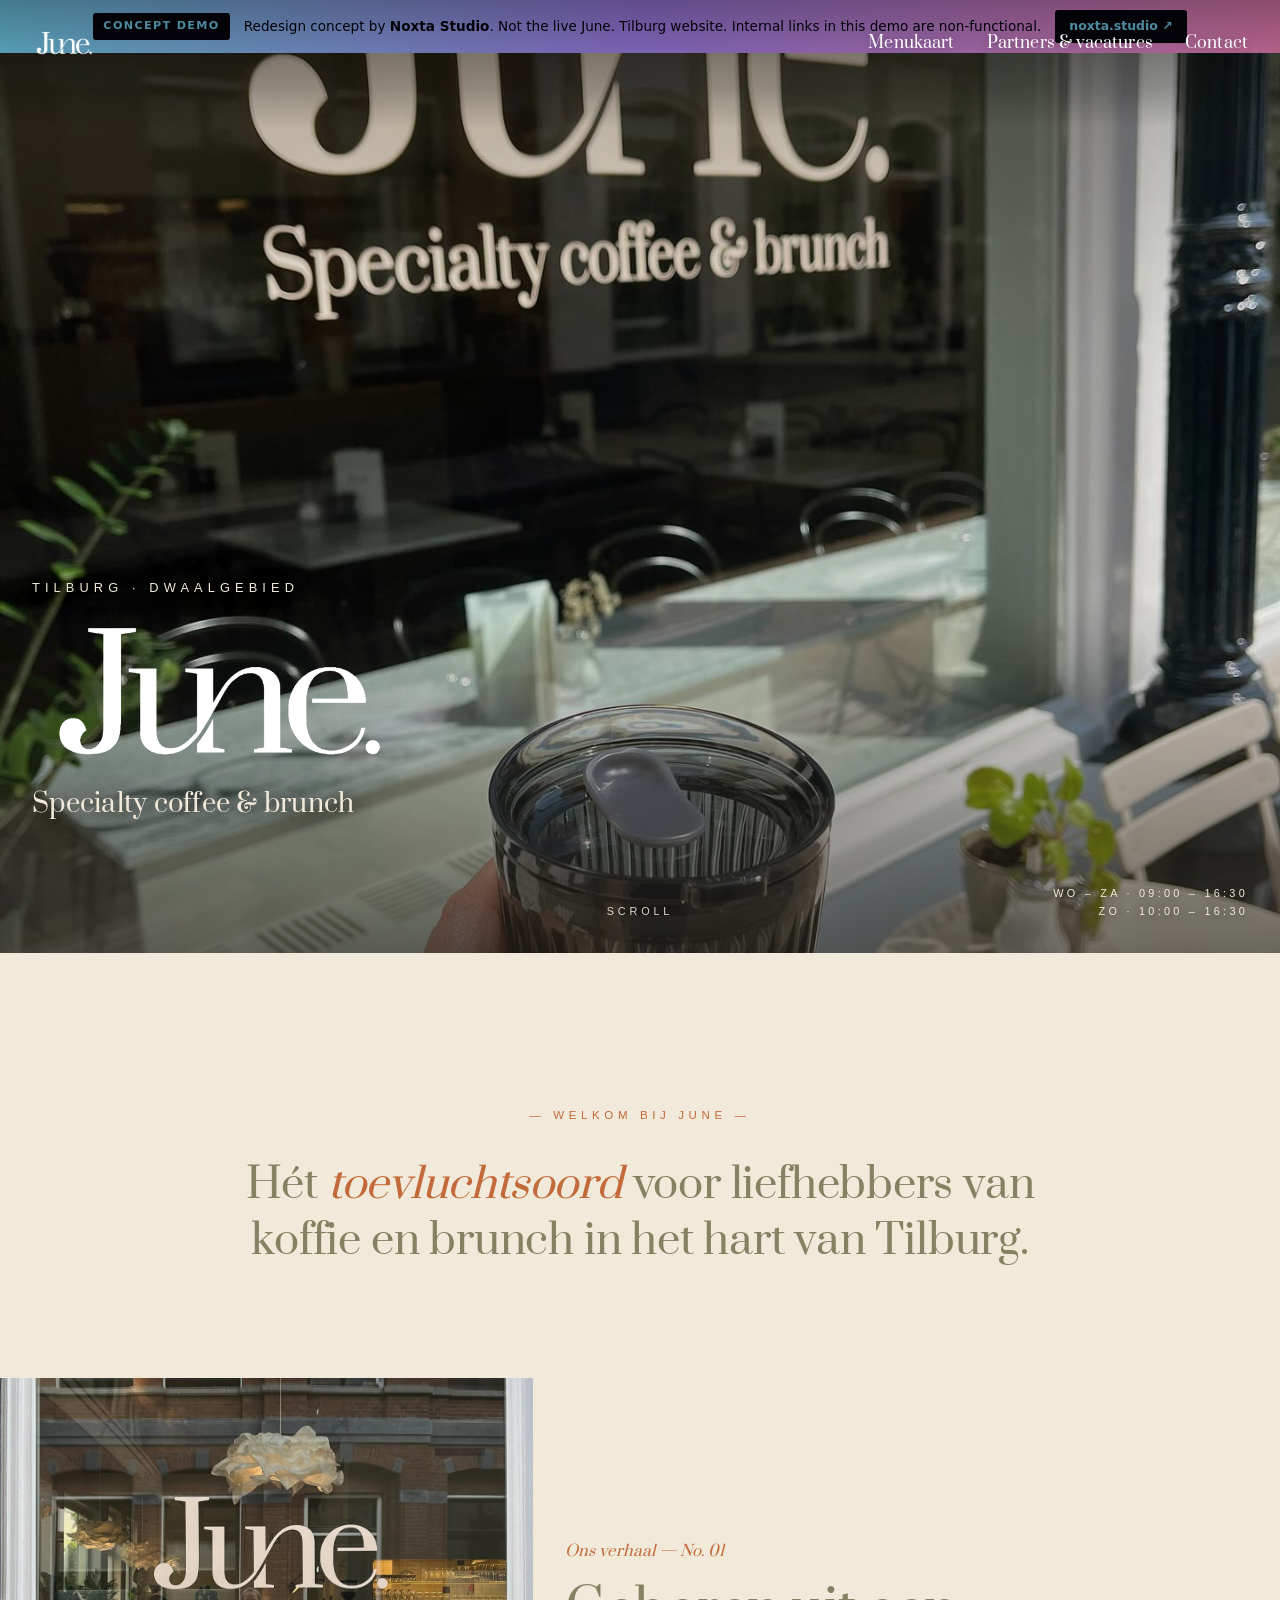
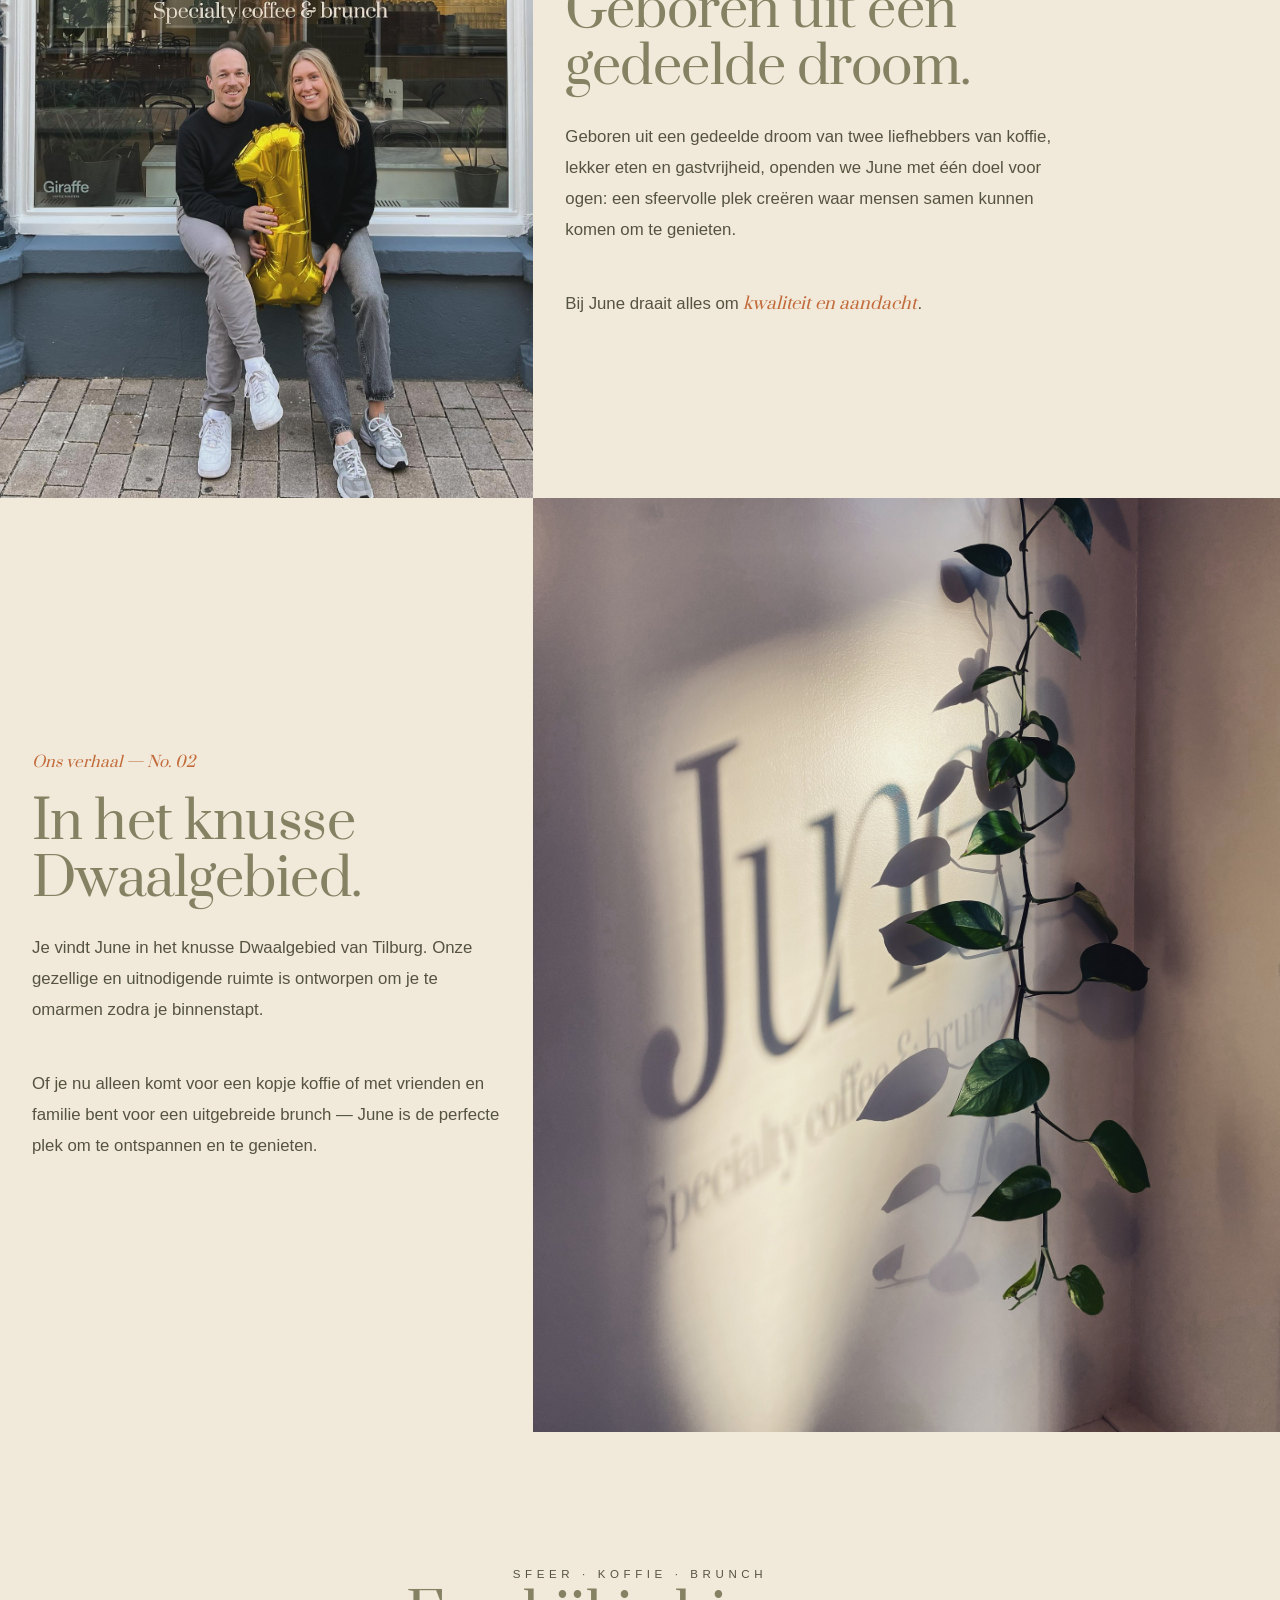
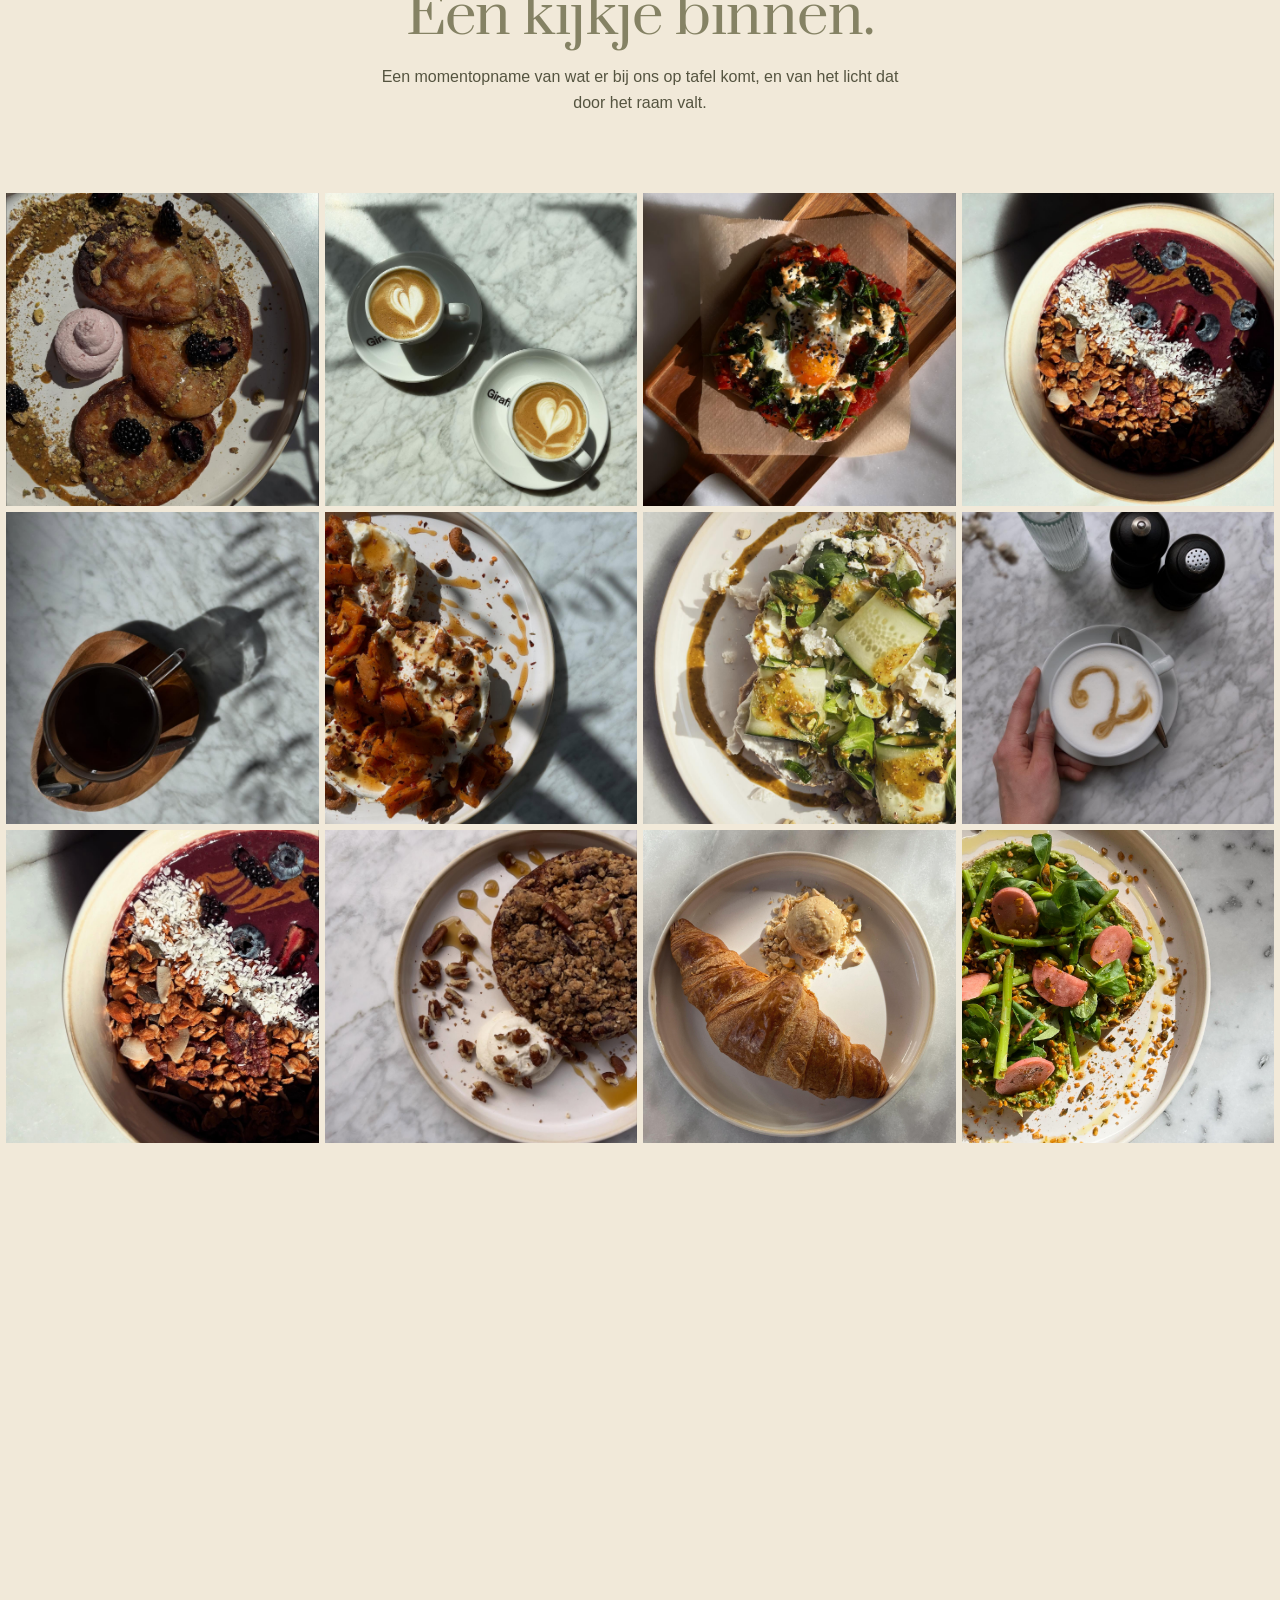
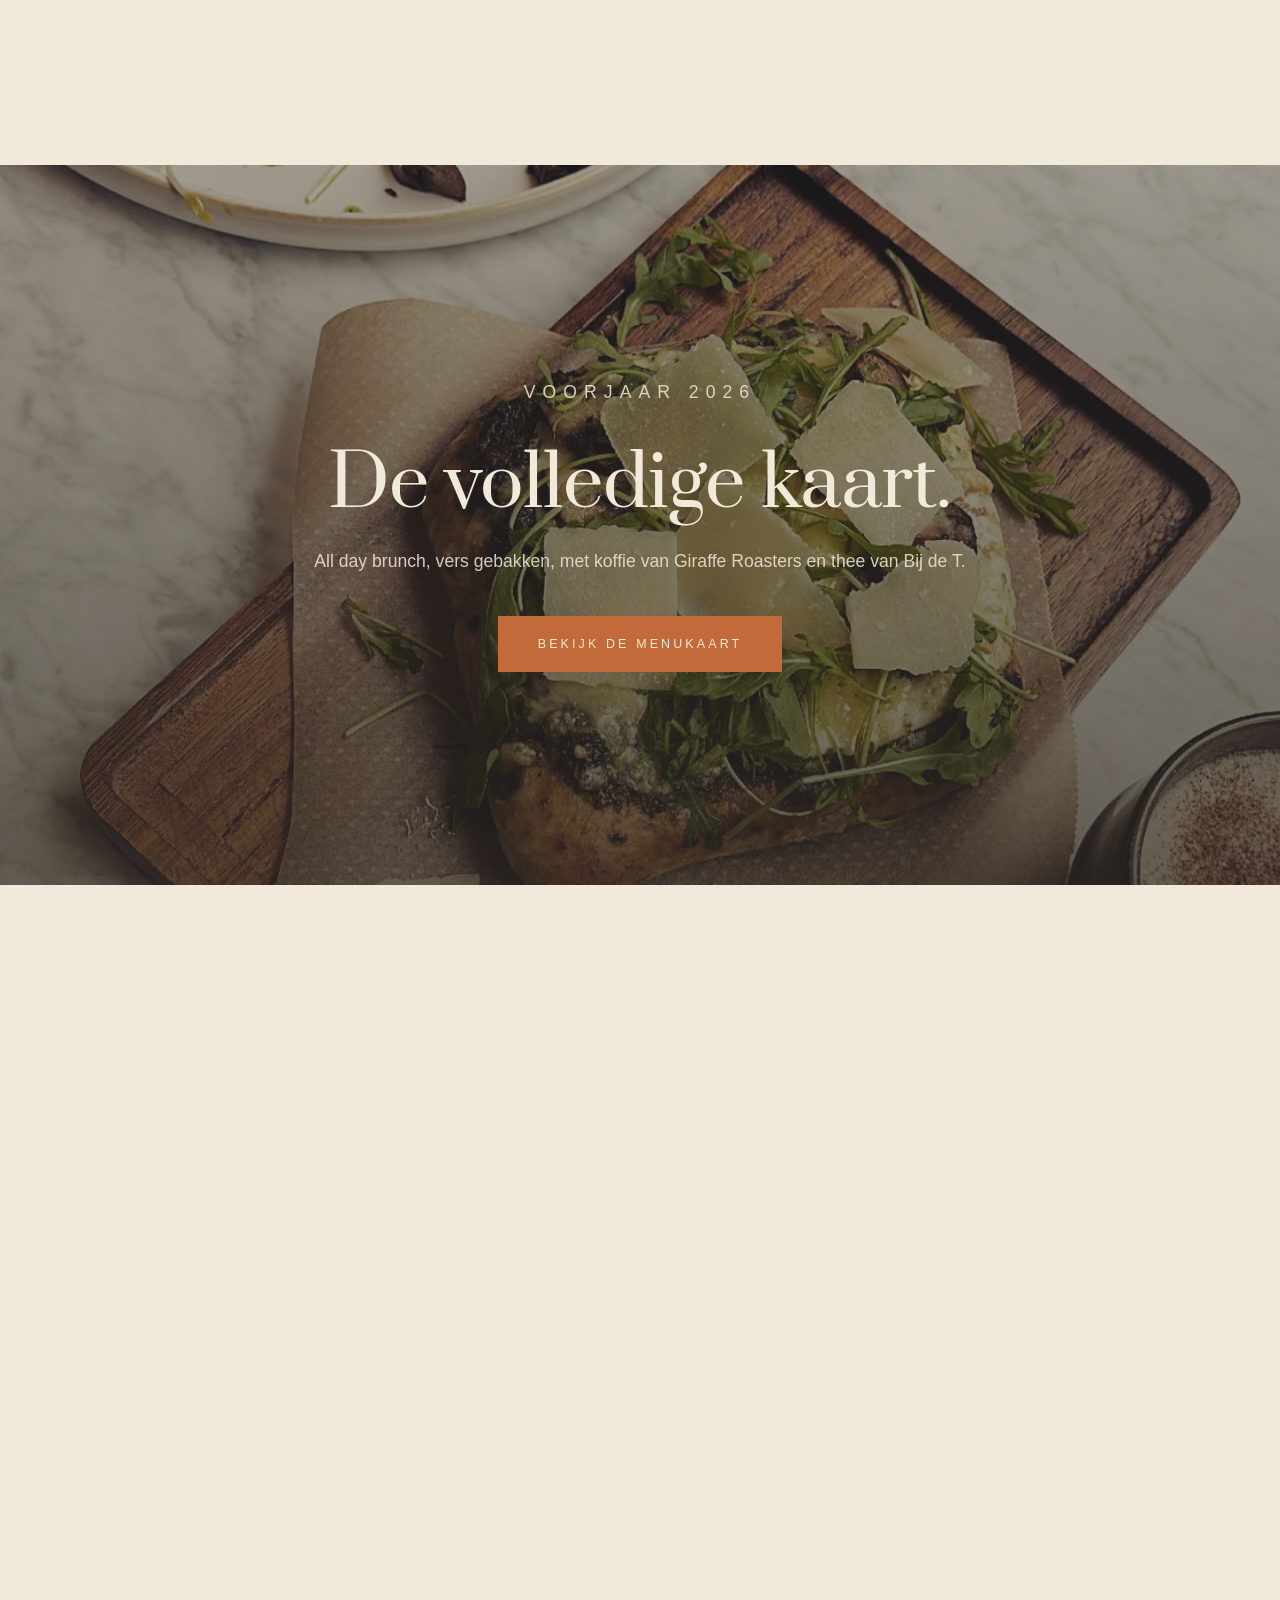
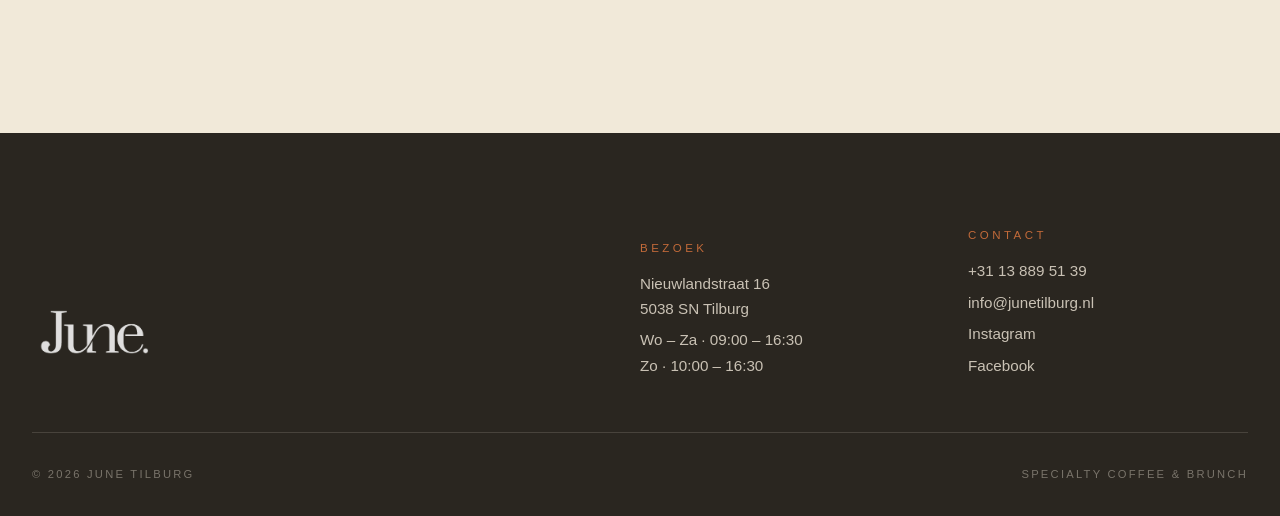
==== commit 25b3f5a5: "Add files via upload" ====
--- a/index.html
+++ b/index.html
@@ -330,9 +330,73 @@
     font-size: 1.1rem;
     margin-bottom: 2.5rem;
   }
+  /* ============ NOXTA CONCEPT BANNER ============ */
+  .noxta-banner {
+    background: linear-gradient(90deg, #7ce0ff 0%, #b08cff 50%, #ff8cc5 100%);
+    color: #05060e;
+    font-family: 'Inter', system-ui, sans-serif;
+    font-size: 0.85rem;
+    padding: 10px 0;
+    box-shadow: 0 2px 12px rgba(0,0,0,.08);
+  }
+  .noxta-banner-inner {
+    max-width: 1240px;
+    margin: 0 auto;
+    padding: 0 24px;
+    display: flex;
+    align-items: center;
+    gap: 14px;
+    flex-wrap: wrap;
+    justify-content: center;
+  }
+  .noxta-banner-tag {
+    background: #05060e;
+    color: #7ce0ff;
+    font-weight: 700;
+    font-size: 0.7rem;
+    letter-spacing: 0.12em;
+    text-transform: uppercase;
+    padding: 4px 10px;
+    border-radius: 3px;
+    flex-shrink: 0;
+  }
+  .noxta-banner-text {
+    color: #05060e;
+    line-height: 1.5;
+    font-weight: 500;
+  }
+  .noxta-banner-text strong { font-weight: 700; }
+  .noxta-banner-link {
+    background: #05060e;
+    color: #7ce0ff !important;
+    font-weight: 600;
+    font-size: 0.78rem;
+    padding: 6px 14px;
+    border-radius: 3px;
+    text-decoration: none;
+    flex-shrink: 0;
+    transition: background .15s ease;
+  }
+  .noxta-banner-link:hover { background: #1a1a1a; }
+  @media (max-width: 720px) {
+    .noxta-banner { font-size: 0.78rem; }
+    .noxta-banner-inner { gap: 8px; }
+    .noxta-banner-text { text-align: center; }
+  }
+  /* Banner pushes fixed header down */
+  .has-solid-header { padding-top: calc(88px + 44px) !important; }
+  @media (min-width: 880px) { .has-solid-header { padding-top: calc(96px + 44px) !important; } }
 </style>
 </head>
 <body>
+<!-- ============ NOXTA CONCEPT BANNER ============ -->
+<div class="noxta-banner">
+  <div class="noxta-banner-inner">
+    <span class="noxta-banner-tag">Concept demo</span>
+    <span class="noxta-banner-text">Redesign concept by <strong>Noxta Studio</strong>. Not the live June. Tilburg website. Internal links in this demo are non-functional.</span>
+    <a href="https://noxta.studio" class="noxta-banner-link" target="_blank" rel="noopener">noxta.studio ↗</a>
+  </div>
+</div>
 
 <div id="site-header-slot"></div>
 
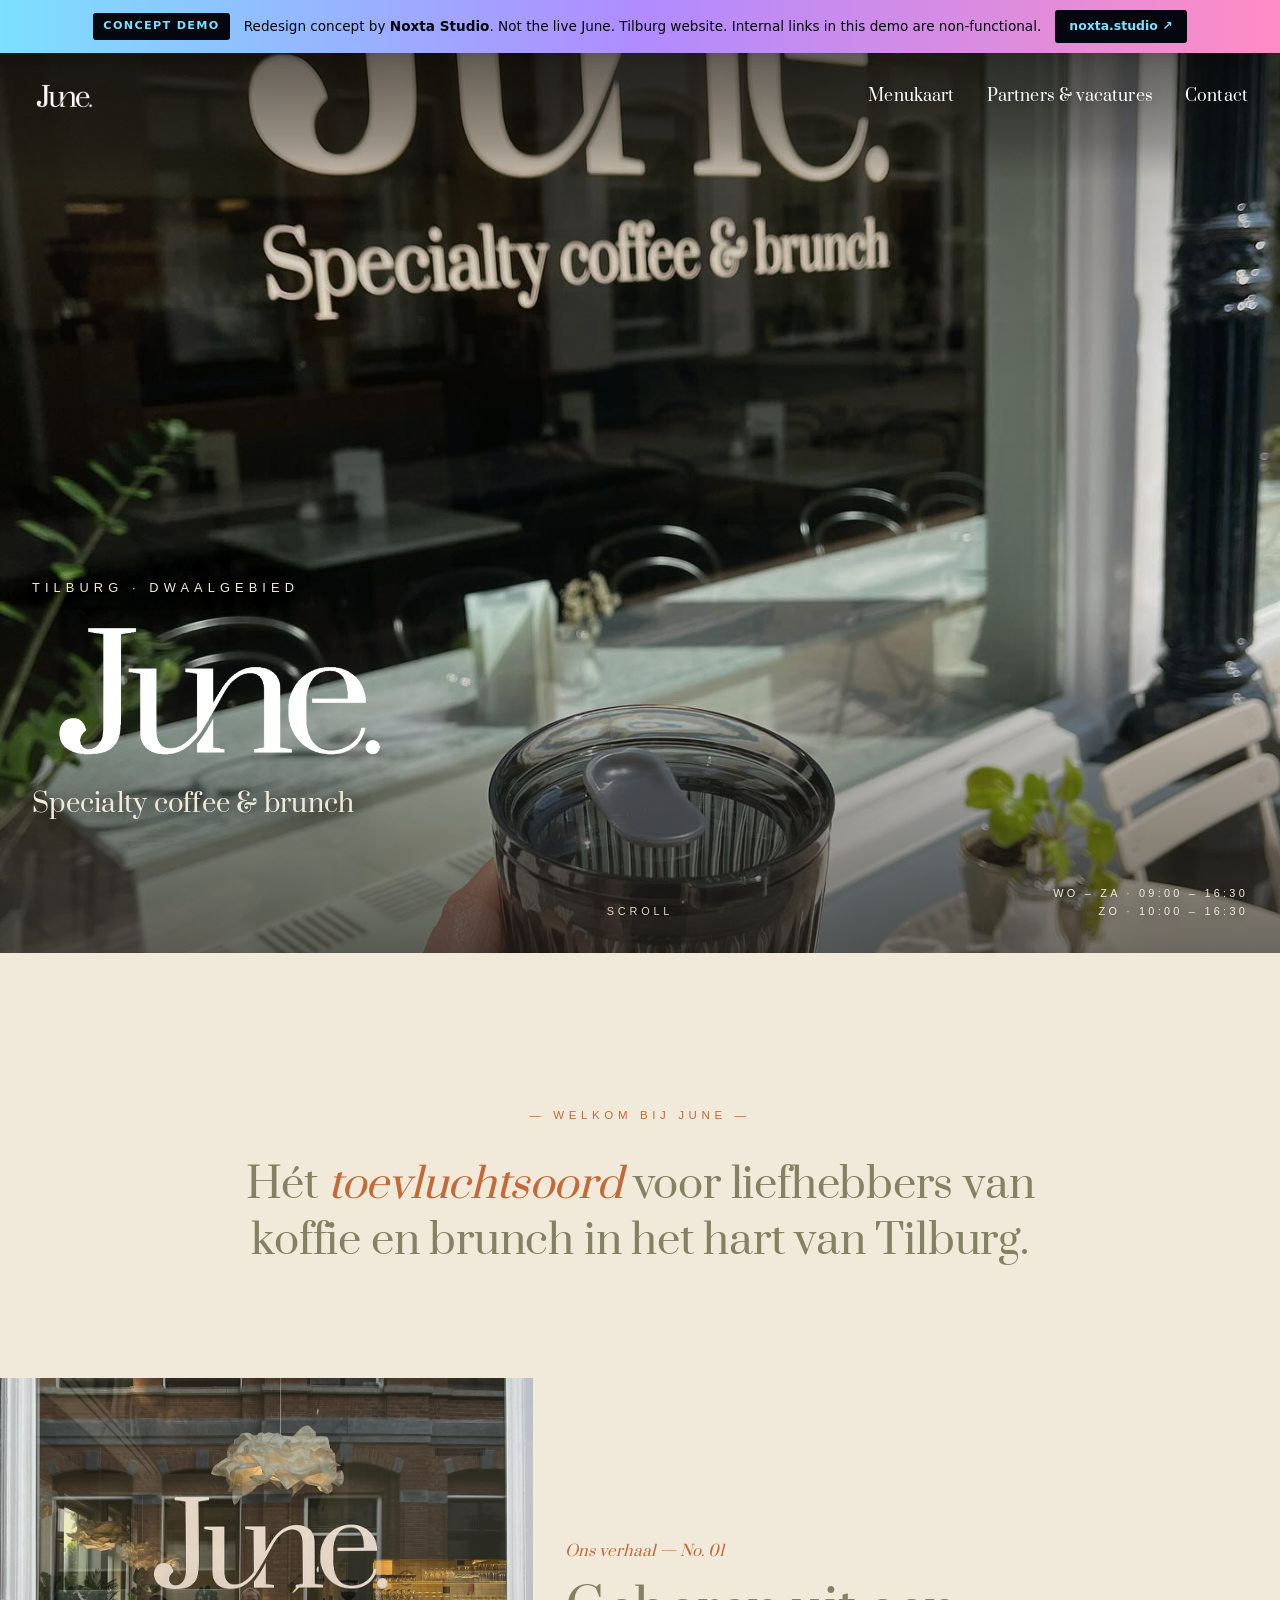
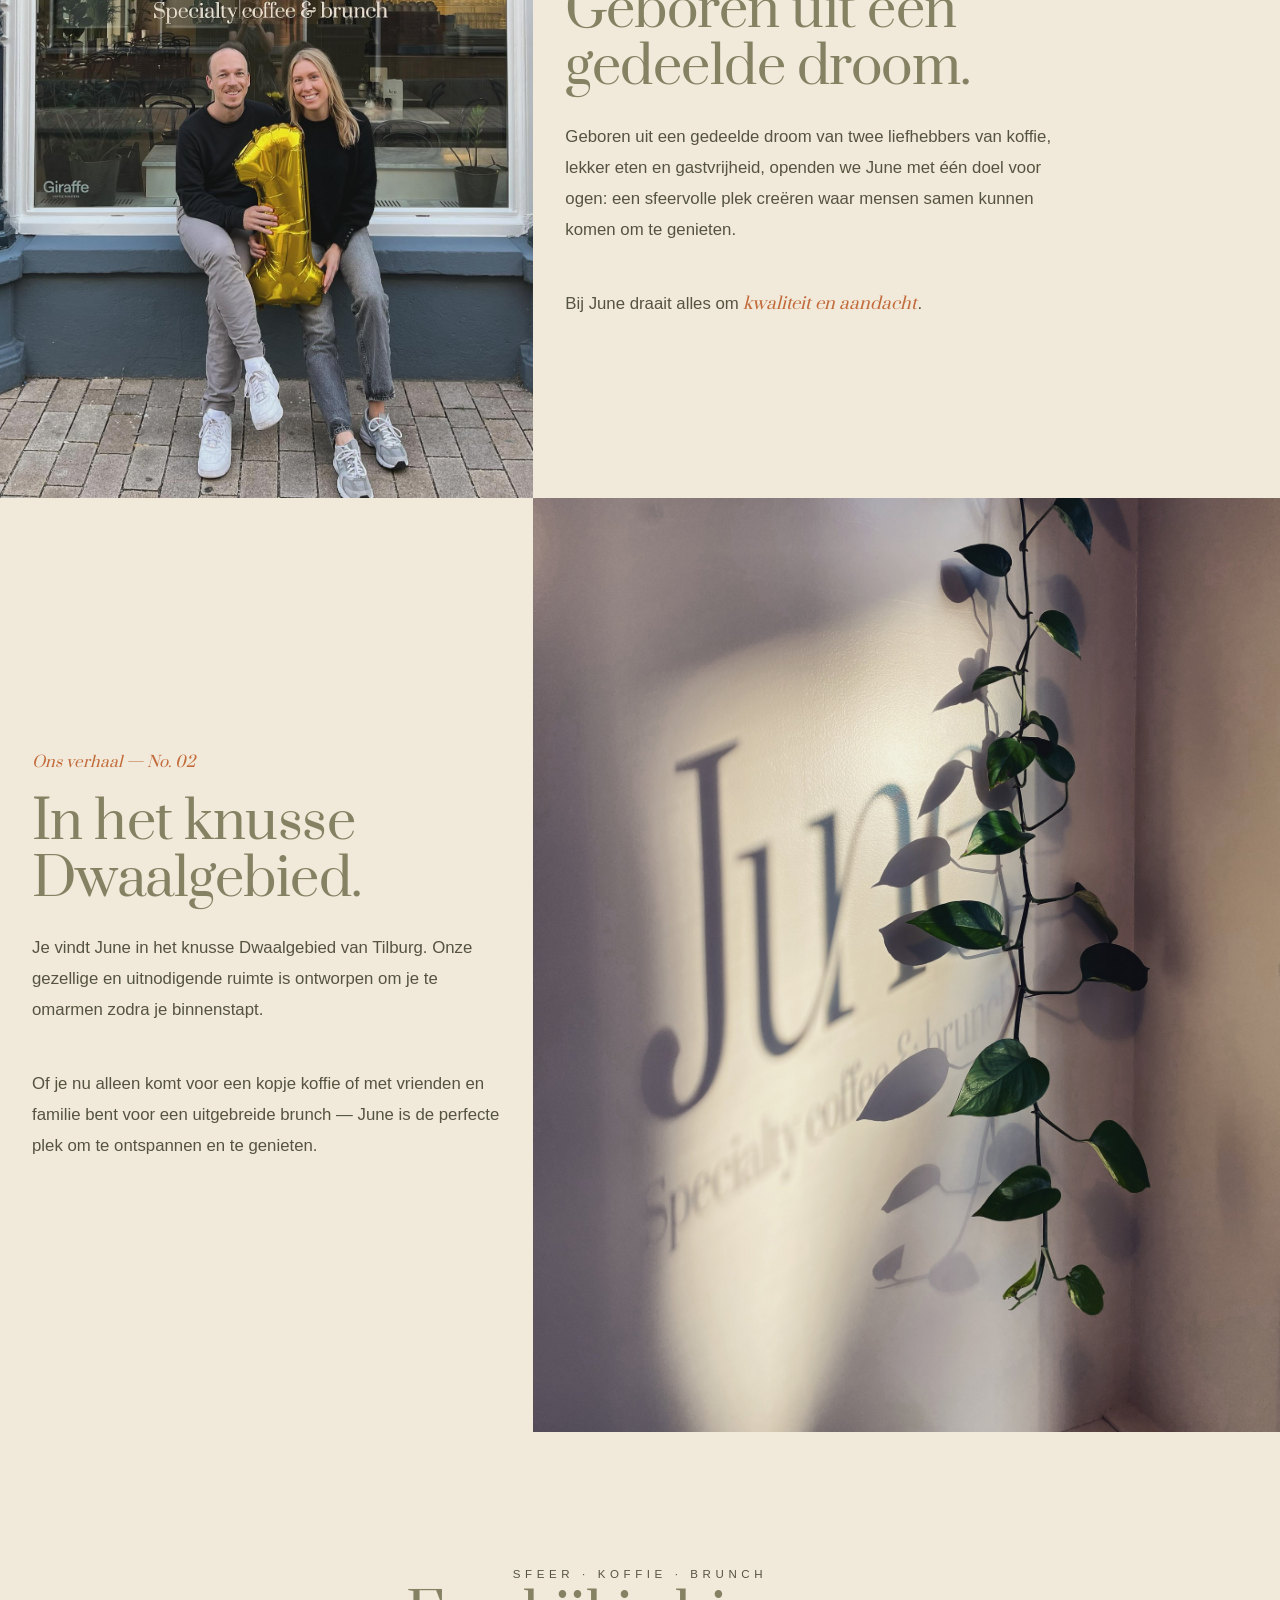
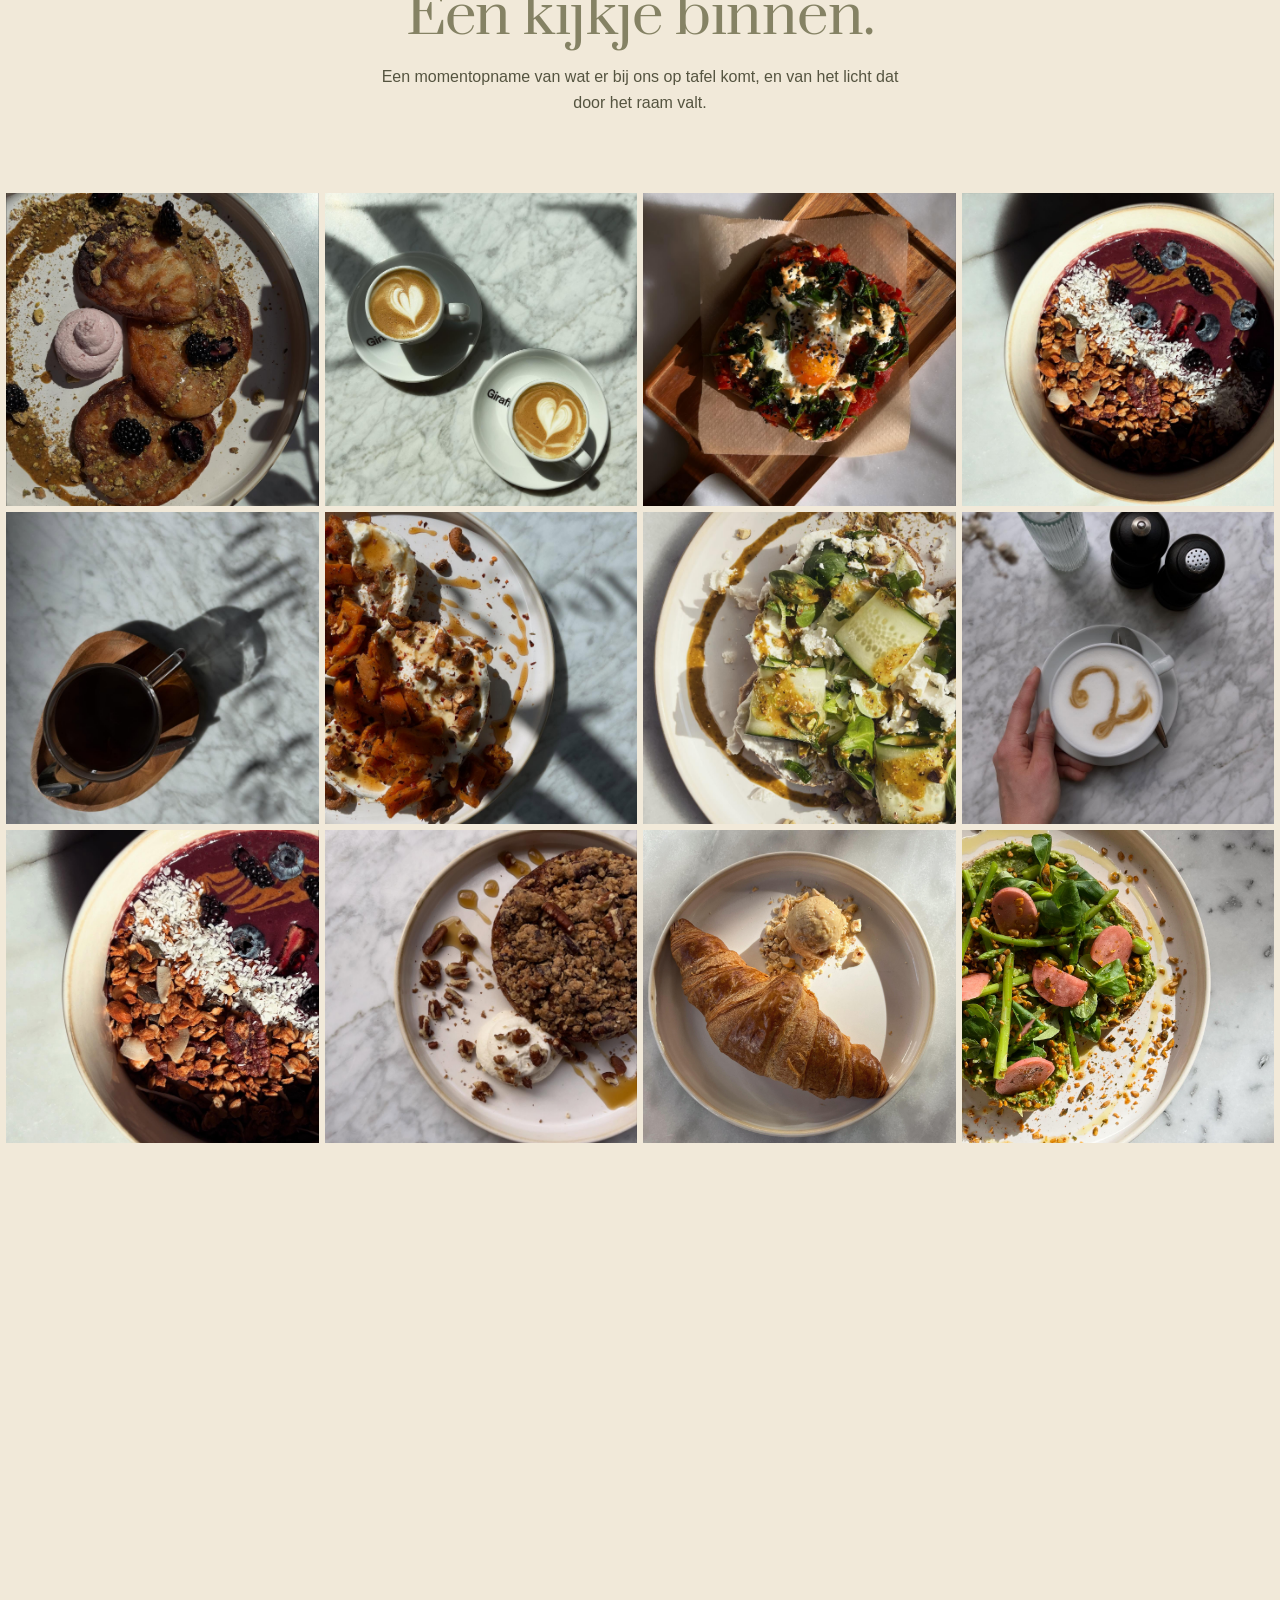
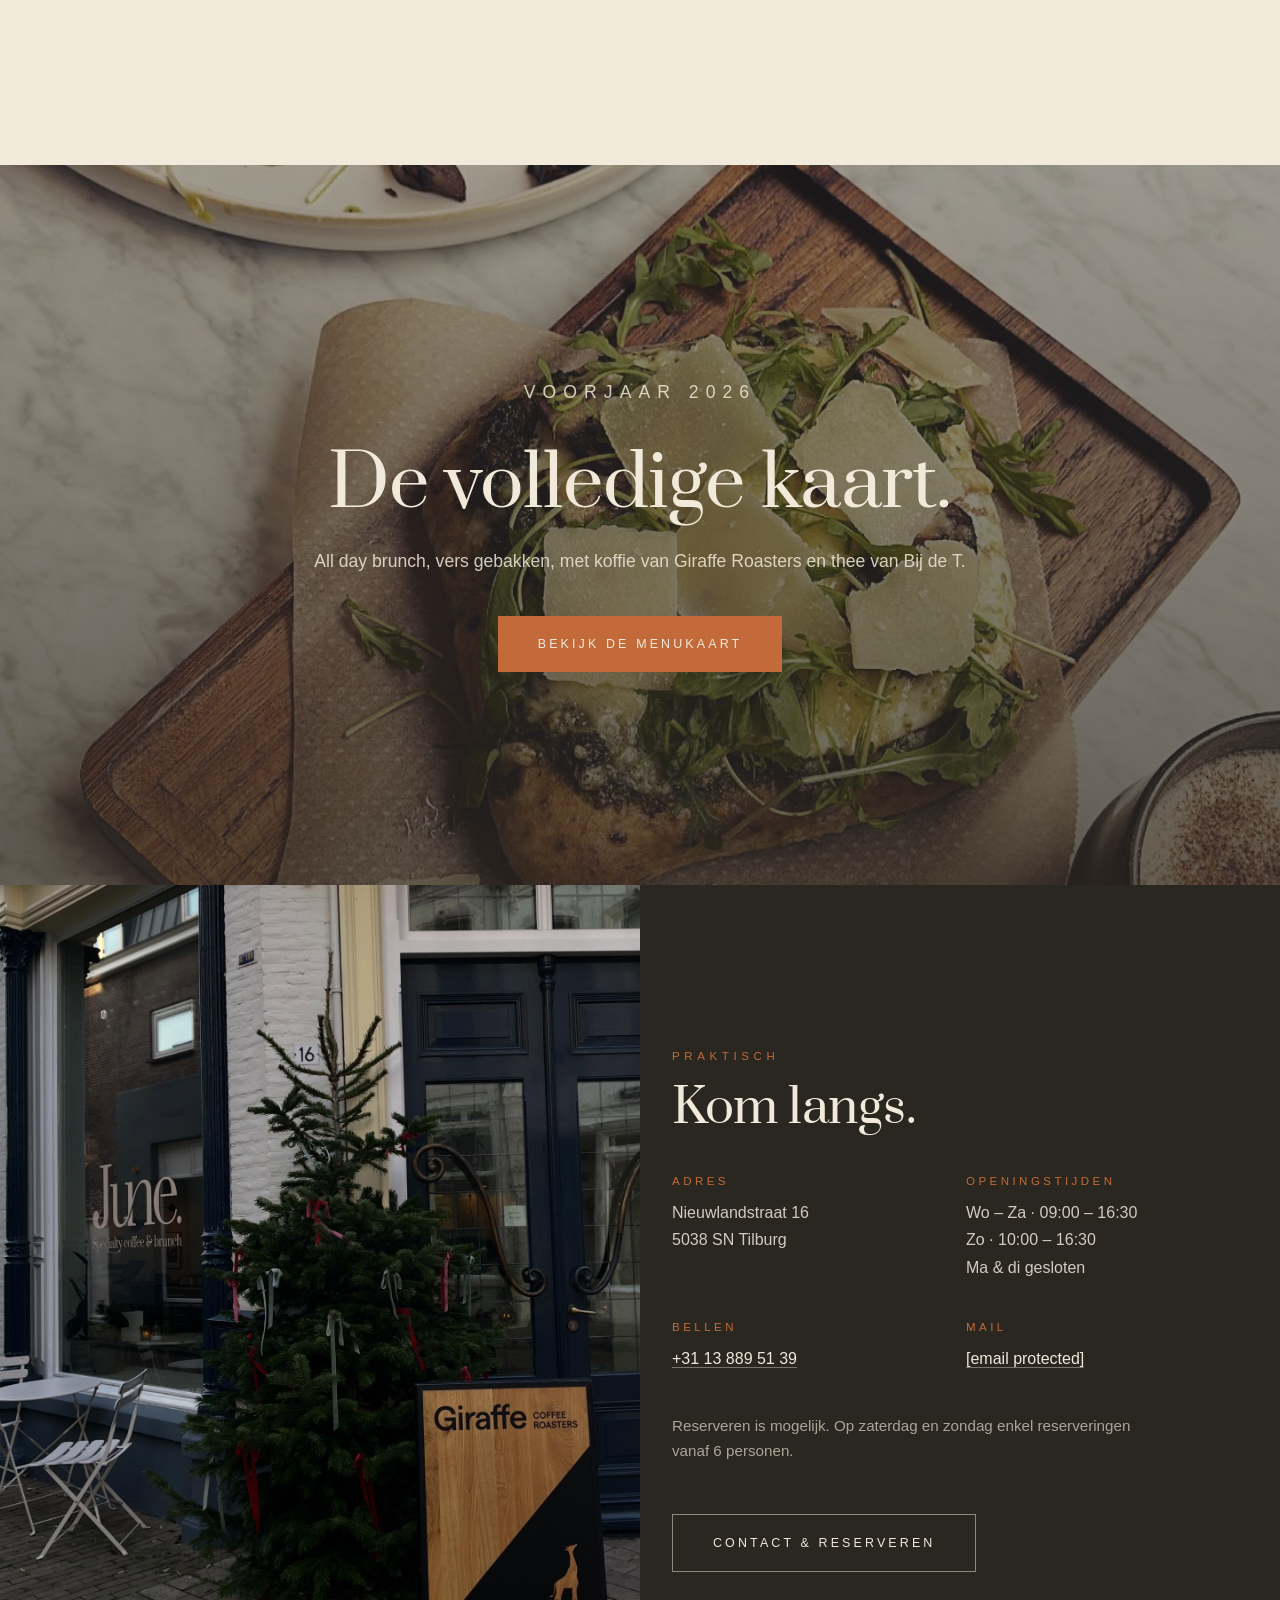
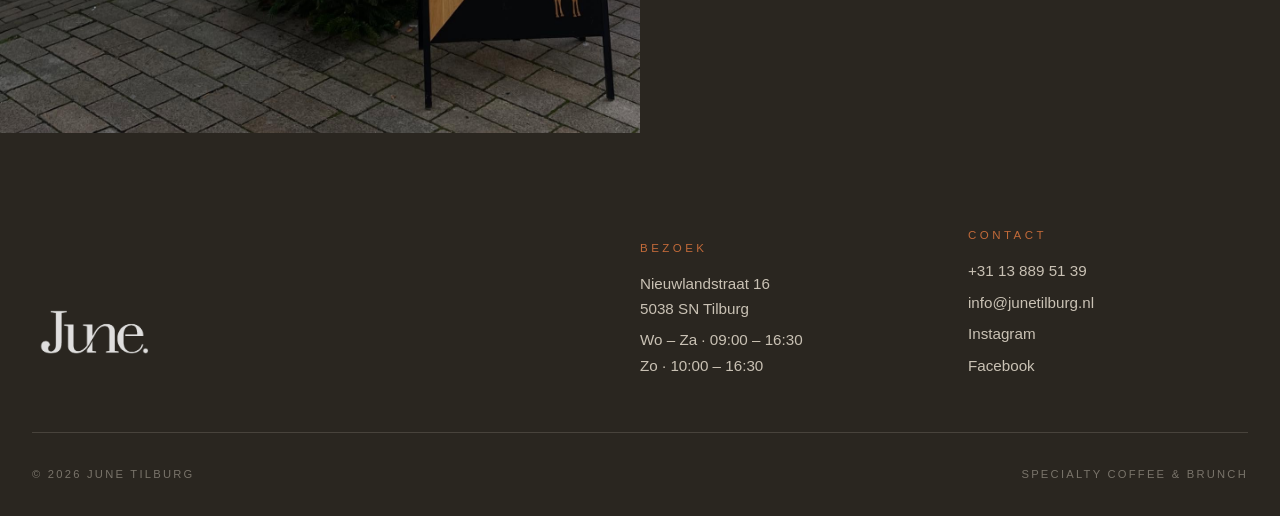
==== commit 65e145a7: "Add files via upload" ====
--- a/index.html
+++ b/index.html
@@ -337,6 +337,9 @@
     font-family: 'Inter', system-ui, sans-serif;
     font-size: 0.85rem;
     padding: 10px 0;
+    position: sticky;
+    top: 0;
+    z-index: 999;
     box-shadow: 0 2px 12px rgba(0,0,0,.08);
   }
   .noxta-banner-inner {
@@ -383,9 +386,6 @@
     .noxta-banner-inner { gap: 8px; }
     .noxta-banner-text { text-align: center; }
   }
-  /* Banner pushes fixed header down */
-  .has-solid-header { padding-top: calc(88px + 44px) !important; }
-  @media (min-width: 880px) { .has-solid-header { padding-top: calc(96px + 44px) !important; } }
 </style>
 </head>
 <body>
@@ -550,5 +550,19 @@
 <script data-cfasync="false" src="/cdn-cgi/scripts/5c5dd728/cloudflare-static/email-decode.min.js"></script><script src="styles/chrome.js"></script>
 <script>JuneChrome.render({ active: 'home' });</script>
 <script src="styles/site.js"></script>
+
+<script>
+(function() {
+  var banner = document.querySelector('.noxta-banner');
+  var header = document.querySelector('.site-header');
+  if (!banner || !header) return;
+  function offset() {
+    var h = banner.offsetHeight;
+    header.style.top = h + 'px';
+  }
+  offset();
+  window.addEventListener('resize', offset);
+})();
+</script>
 </body>
 </html>
